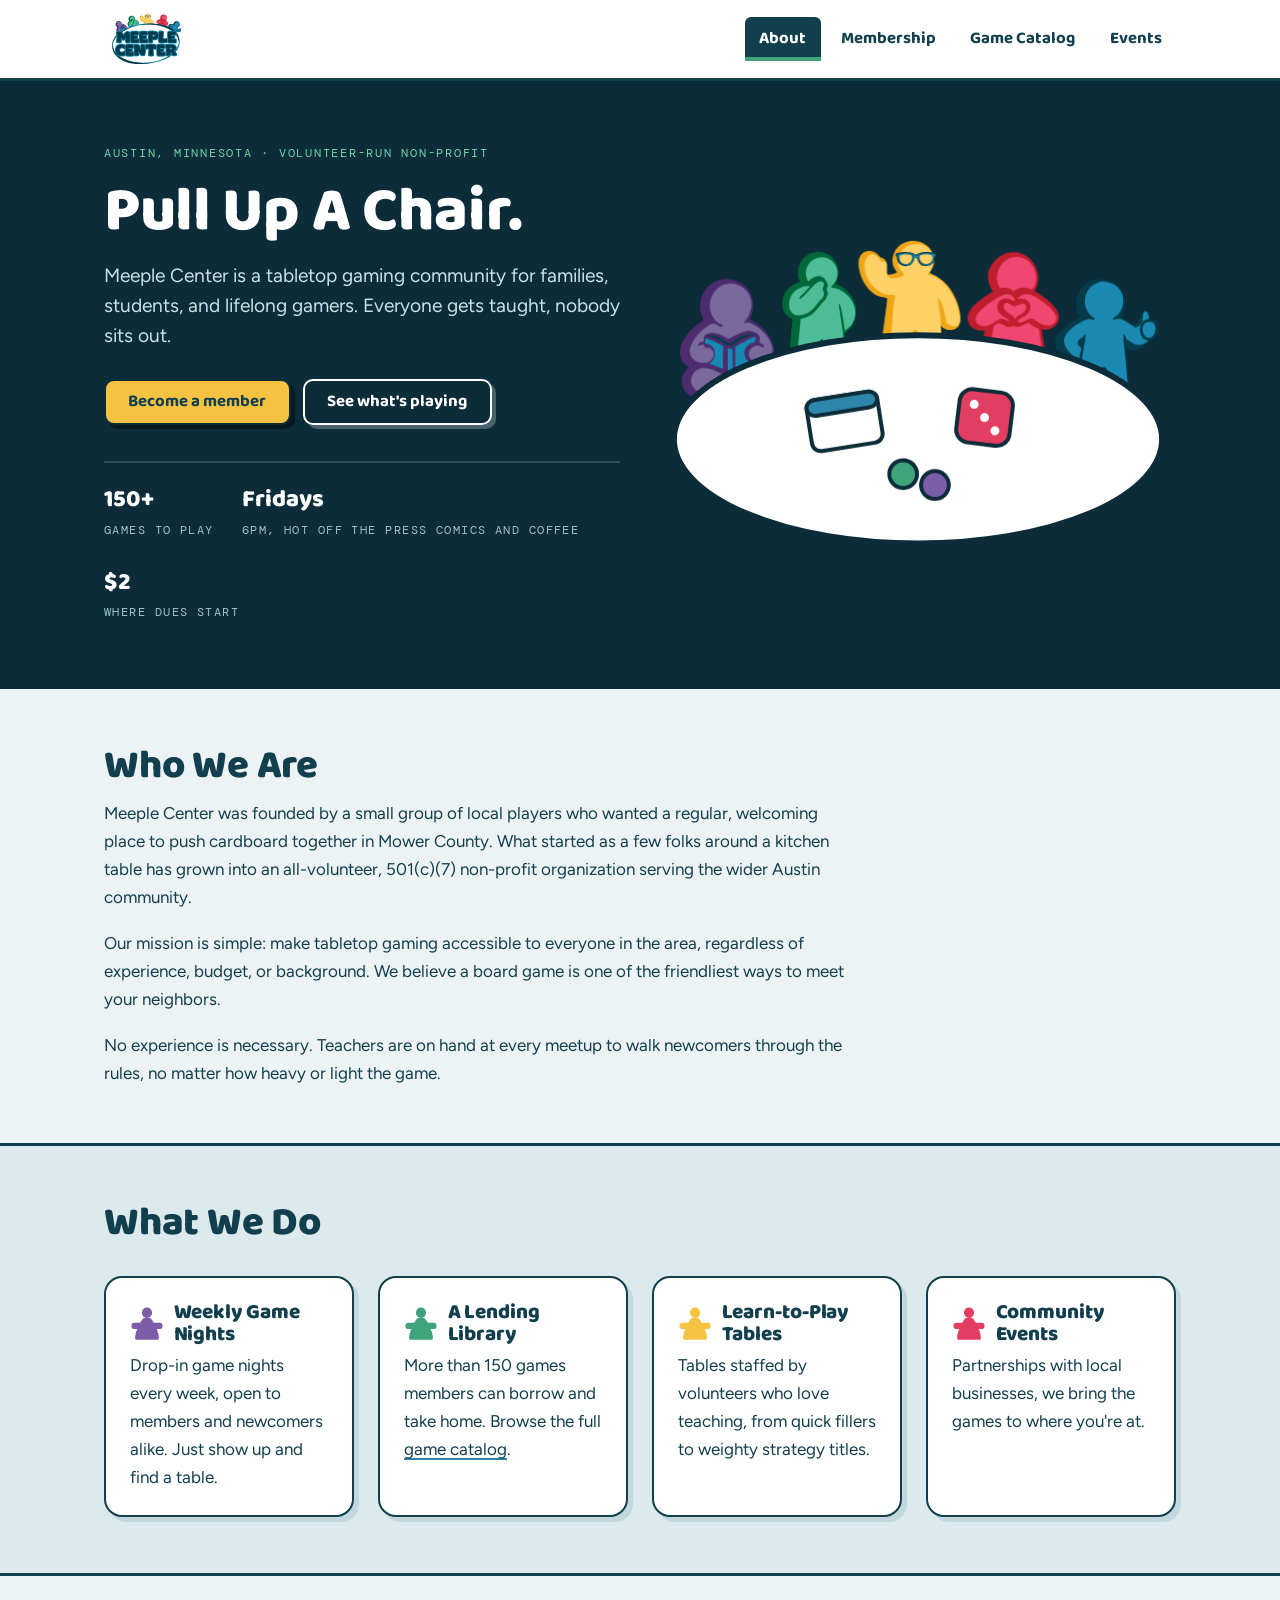
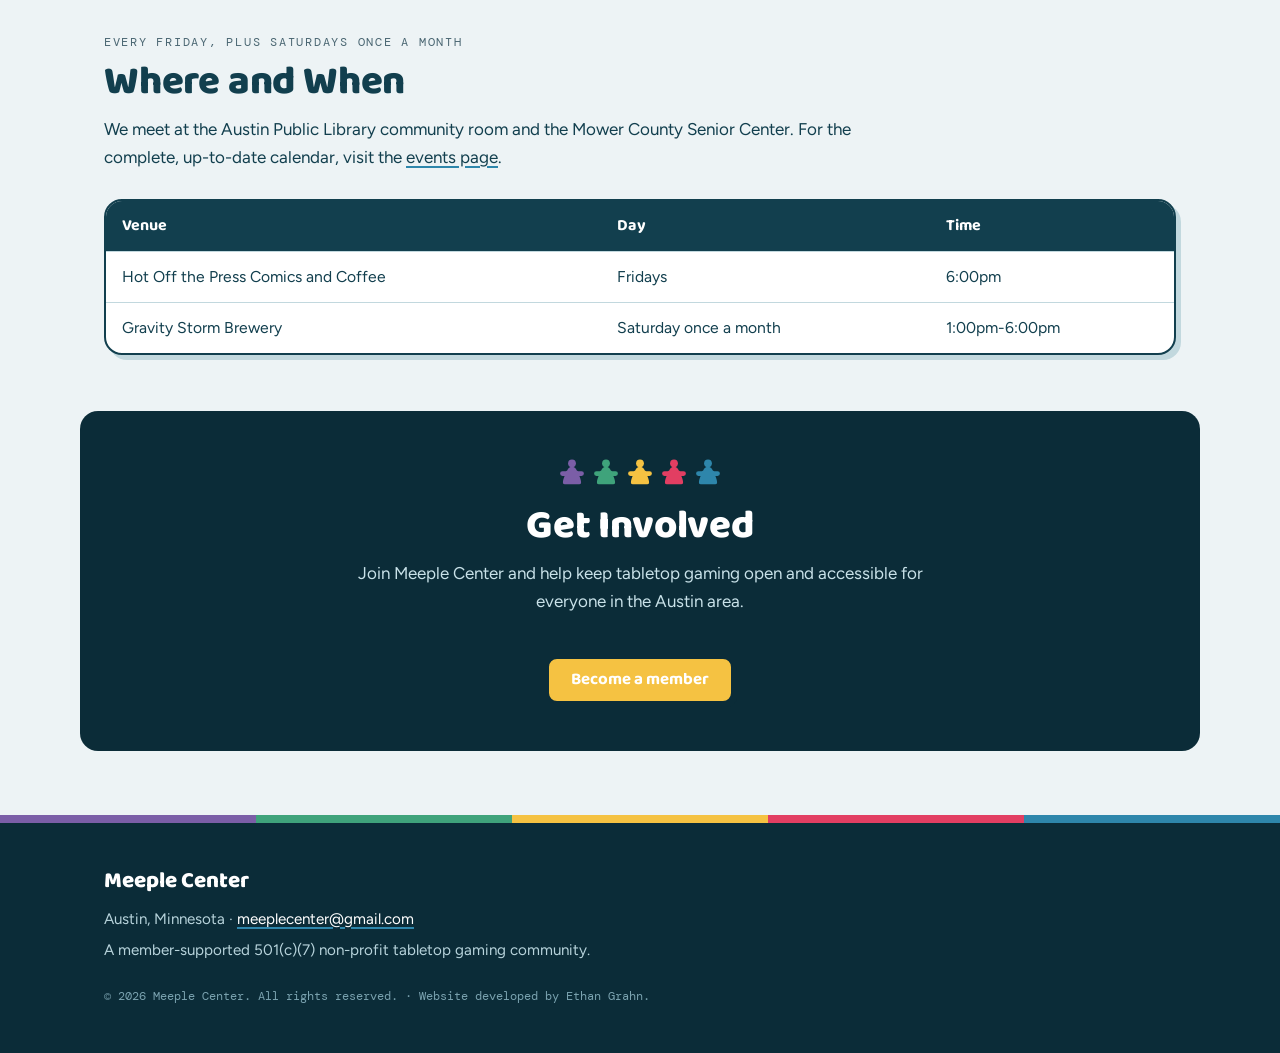
==== index.html @ 00170c19 "Initial commit" ====
<!DOCTYPE html>
<html lang="en">
<head>
<meta charset="utf-8">
<meta name="viewport" content="width=device-width, initial-scale=1">
<title>About | Meeple Center</title>
<meta name="description" content="Meeple Center is a volunteer-run, non-profit tabletop gaming community in Austin, Minnesota.">
<link rel="icon" href="assets/MeepleCenter_Logo.svg">
<link rel="preconnect" href="https://fonts.googleapis.com">
<link rel="preconnect" href="https://fonts.gstatic.com" crossorigin>
<link rel="stylesheet" href="https://fonts.googleapis.com/css2?family=Baloo+2:wght@600;700;800&family=DM+Mono:wght@400;500&family=Figtree:wght@400;500;600;700&display=swap">
<link rel="stylesheet" href="css/styles.css">
</head>
<body data-page="about">
<a class="skip-link" href="#main">Skip to content</a>

<header class="site-header">
  <div class="container header-inner">
    <a class="logo" href="index.html"><img src="assets/MeepleCenter_Logo.svg" alt="Meeple Center home"></a>
    <nav class="site-nav" aria-label="Main">
      <ul>
        <li><a class="active" data-nav="about" href="index.html">About</a></li>
        <li><a data-nav="membership" href="membership.html">Membership</a></li>
        <li><a data-nav="catalog" href="catalog.html">Game Catalog</a></li>
        <li><a data-nav="events" href="calendar.html">Events</a></li>
      </ul>
    </nav>
  </div>
</header>

<main id="main">

  <section class="hero">
    <div class="container hero-split">
      <div>
        <p class="hero-tag">Austin, Minnesota &middot; Volunteer-run non-profit</p>
        <h1>Pull Up A Chair.</h1>
        <p class="lead">Meeple Center is a tabletop gaming community for families, students, and lifelong gamers. Everyone gets taught, nobody sits out.</p>
        <div class="hero-actions">
          <a class="btn btn-primary" href="membership.html">Become a member</a>
          <a class="btn" href="calendar.html">See what's playing</a>
        </div>
        <ul class="hero-facts">
          <li><b>150+</b><span>Games to play</span></li>
          <li><b>Fridays</b><span>6pm, Hot Off The Press Comics and Coffee</span></li>
          <li><b>$2</b><span>Where dues start</span></li>
        </ul>
      </div>

      <!-- Five players arriving at the table, in the logo's colors and order.
           Each meeple is its own artwork file, so the widths below differ: they
           are each 130 tall, scaled to that file's own aspect ratio, then
           centred on the seat and stood on the arc behind the table. -->
      <svg class="table-scene" viewBox="0 96 520 328" aria-hidden="true" focusable="false">
        <g class="seat seat-1">
          <image class="meeple" href="assets/Meeple_Purple.svg" x="20" y="148" width="100" height="130"/>
        </g>
        <g class="seat seat-2">
          <image class="meeple" href="assets/Meeple_Green.svg" x="123" y="121" width="75" height="130"/>
        </g>
        <g class="seat seat-3">
          <image class="meeple" href="assets/Meeple_Yellow.svg" x="200" y="110" width="103" height="130"/>
        </g>
        <g class="seat seat-4">
          <image class="meeple" href="assets/Meeple_Red.svg" x="310" y="121" width="92" height="130"/>
        </g>
        <g class="seat seat-5">
          <image class="meeple" href="assets/Meeple_Blue.svg" x="398" y="148" width="104" height="130"/>
        </g>

        <ellipse class="tabletop" cx="260" cy="310" rx="246" ry="105"/>

        <g class="pieces">
          <g transform="rotate(-9 185 292)">
            <rect class="piece" x="150" y="266" width="72" height="52" rx="9" fill="#fff"/>
            <rect class="piece" x="150" y="266" width="72" height="16" rx="9" fill="#2e86ab"/>
          </g>
          <g transform="rotate(7 327 288)">
            <rect class="piece" x="300" y="261" width="54" height="54" rx="13" fill="#e23e62"/>
            <circle cx="315" cy="276" r="4.5" fill="#fff" stroke="none"/>
            <circle cx="327" cy="288" r="4.5" fill="#fff" stroke="none"/>
            <circle cx="339" cy="300" r="4.5" fill="#fff" stroke="none"/>
          </g>
          <circle class="piece" cx="245" cy="345" r="14" fill="#3fa37b"/>
          <circle class="piece" cx="277" cy="356" r="14" fill="#7b5ea7"/>
        </g>
      </svg>
    </div>
  </section>

  <section class="section">
    <div class="container">
      <div class="narrow">
      <h2>Who We Are</h2>
      <p>Meeple Center was founded by a small group of local players who wanted a regular, welcoming place to push cardboard together in Mower County. What started as a few folks around a kitchen table has grown into an all-volunteer, 501(c)(7) non-profit organization serving the wider Austin community.</p>
      <p>Our mission is simple: make tabletop gaming accessible to everyone in the area, regardless of experience, budget, or background. We believe a board game is one of the friendliest ways to meet your neighbors.</p>
      <p>No experience is necessary. Teachers are on hand at every meetup to walk newcomers through the rules, no matter how heavy or light the game.</p>
      </div>
    </div>
  </section>

  <section class="section-band">
    <div class="container">
      <h2>What We Do</h2>
      <div class="grid">
        <div class="card">
          <h3 class="card-title"><span class="card-meeple" aria-hidden="true"></span>Weekly Game Nights</h3>
          <p>Drop-in game nights every week, open to members and newcomers alike. Just show up and find a table.</p>
        </div>
        <div class="card">
          <h3 class="card-title"><span class="card-meeple" aria-hidden="true"></span>A Lending Library</h3>
          <p>More than 150 games members can borrow and take home. Browse the full <a href="catalog.html">game catalog</a>.</p>
        </div>
        <div class="card">
          <h3 class="card-title"><span class="card-meeple" aria-hidden="true"></span>Learn-to-Play Tables</h3>
          <p>Tables staffed by volunteers who love teaching, from quick fillers to weighty strategy titles.</p>
        </div>
        <div class="card">
          <h3 class="card-title"><span class="card-meeple" aria-hidden="true"></span>Community Events</h3>
          <p>Partnerships with local businesses, we bring the games to where you're at.</p>
        </div>
      </div>
    </div>
  </section>

  <section class="section">
    <div class="container">
      <p class="eyebrow">Every Friday, plus Saturdays once a month</p>
      <h2>Where and When</h2>
      <p class="narrow">We meet at the Austin Public Library community room and the Mower County Senior Center. For the complete, up-to-date calendar, visit the <a href="calendar.html">events page</a>.</p>
      <div class="table-wrap">
        <table>
          <thead>
            <tr>
              <th scope="col">Venue</th>
              <th scope="col">Day</th>
              <th scope="col">Time</th>
            </tr>
          </thead>
          <tbody>
            <tr>
              <td>Hot Off the Press Comics and Coffee</td>
              <td>Fridays</td>
              <td>6:00pm</td>
            </tr>
            <tr>
              <td>Gravity Storm Brewery</td>
              <td>Saturday once a month</td>
              <td>1:00pm-6:00pm</td>
            </tr>
          </tbody>
        </table>
      </div>
    </div>
  </section>

  <section class="callout">
    <div class="callout-meeples" aria-hidden="true">
      <span class="meeple-icon"></span>
      <span class="meeple-icon"></span>
      <span class="meeple-icon"></span>
      <span class="meeple-icon"></span>
      <span class="meeple-icon"></span>
    </div>
    <h2>Get Involved</h2>
    <p>Join Meeple Center and help keep tabletop gaming open and accessible for everyone in the Austin area.</p>
    <p><a class="btn btn-primary" href="membership.html">Become a member</a></p>
  </section>

</main>

<footer class="site-footer">
  <div class="rainbow-rule" aria-hidden="true"></div>
  <div class="container">
    <p class="footer-name">Meeple Center</p>
    <p>Austin, Minnesota &middot; <a href="mailto:meeplecenter@gmail.com">meeplecenter@gmail.com</a></p>
    <p>A member-supported 501(c)(7) non-profit tabletop gaming community.</p>
    <p class="footer-legal">&copy; 2026 Meeple Center. All rights reserved. &middot; Website developed by Ethan Grahn.</p>
  </div>
</footer>
</body>
</html>
---- css/styles.css ----
/* ==========================================================================
   Meeple Center: Shared Stylesheet
   ========================================================================== */

/* --------------------------------------------------------------------------
   1. Theme tokens
   -------------------------------------------------------------------------- */
:root {
  /* Logo colors */
  --ink: #123f4e;          /* the wordmark teal: text, borders, dark panels */
  --ink-deep: #0b2c38;     /* footer and hero panel */
  /* Meeple colors */
  --blue: #2e86ab;         /* the logo keyline and the blue meeple */
  --purple: #7b5ea7;
  --green: #3fa37b;
  --gold: #f5c242;
  --berry: #e23e62;

  /* Lighter tints, used only on dark panels where the base color is too dim */
  --blue-lift: #6ec1e4;
  --green-lift: #6fd3ab;
  --berry-lift: #ff7d96;

  /* Surfaces */
  --paper: #edf3f5;        /* page background: ink, watered down */
  --surface: #ffffff;      /* cards, header, table rows */
  --band: #dce9ed;         /* alternating section band */
  --muted: #4a6672;        /* secondary text, dark enough to stay readable */
  --line: #123f4e;         /* borders match the ink, like the logo outline */
  --line-soft: #c2d8de;    /* hairlines inside components */
  --drop: #c2d8de;         /* the hard offset "shadow" under tokens */
  --on-dark: #eaf4f6;

  /* Per-page accent, overridden by [data-page] below */
  --accent: var(--blue);
  --accent-lift: var(--blue-lift);

  --radius: 18px;
  --radius-sm: 10px;
  --border: 2px;

  --font-display: "Baloo 2", "Trebuchet MS", "Segoe UI", system-ui, sans-serif;
  --font-body: "Figtree", "Segoe UI", -apple-system, BlinkMacSystemFont, Roboto,
    Helvetica, Arial, sans-serif;
  --font-mono: "DM Mono", ui-monospace, "Cascadia Mono", Consolas, monospace;
}

body[data-page="about"]      { --accent: var(--green);  --accent-lift: var(--green-lift); }
body[data-page="membership"] { --accent: var(--berry);  --accent-lift: var(--berry-lift); }
body[data-page="catalog"]    { --accent: var(--gold);   --accent-lift: var(--gold); }
body[data-page="events"]     { --accent: var(--blue);   --accent-lift: var(--blue-lift); }

@media (prefers-color-scheme: dark) {
  :root {
    --ink: #eaf4f6;
    --ink-deep: #071f28;
    --paper: #0d2831;
    --surface: #133845;
    --band: #10313c;
    --muted: #9fbcc5;
    --line: #2f6377;
    --line-soft: #24505f;
    --drop: #071f28;
    --blue: #6ec1e4;
    --green: #57c79a;
    --berry: #ff7d96;
    --purple: #b394dd;
  }
}

/* --------------------------------------------------------------------------
   2. Base
   -------------------------------------------------------------------------- */
*,
*::before,
*::after { box-sizing: border-box; }

html { -webkit-text-size-adjust: 100%; }

body {
  margin: 0;
  font-family: var(--font-body);
  font-size: 1.0625rem;
  line-height: 1.65;
  background: var(--paper);
  color: var(--ink);
}

img { max-width: 100%; display: block; }

h1, h2, h3, h4 {
  font-family: var(--font-display);
  font-weight: 800;
  line-height: 1.05;
  margin-top: 0;
  letter-spacing: -0.005em;
}

h1 { font-size: clamp(2.4rem, 5.5vw, 3.9rem); }
h2 { font-size: clamp(1.75rem, 3.4vw, 2.5rem); margin-bottom: 0.75rem; }
h3 { font-size: 1.3rem; margin-bottom: 0.35rem; }

p { margin: 0 0 1.1rem; }
p:last-child { margin-bottom: 0; }

a {
  color: var(--ink);
  text-decoration-color: var(--blue);
  text-decoration-thickness: 2px;
  text-underline-offset: 3px;
}
a:hover { color: var(--blue); }

ul, ol { padding-left: 1.3rem; }
li { margin-bottom: 0.4rem; }

code {
  font-family: var(--font-mono);
  font-size: 0.9em;
  background: var(--band);
  padding: 0.1em 0.35em;
  border-radius: 5px;
}

:focus-visible {
  outline: 3px solid var(--blue);
  outline-offset: 3px;
  border-radius: 4px;
}

.sr-only {
  position: absolute;
  width: 1px; height: 1px;
  padding: 0; margin: -1px;
  overflow: hidden;
  clip: rect(0 0 0 0);
  white-space: nowrap;
  border: 0;
}

.skip-link {
  position: absolute;
  left: -999px;
  background: var(--ink);
  color: #fff;
  padding: 0.8rem 1.25rem;
  border-radius: var(--radius-sm);
  font-weight: 700;
  z-index: 1000;
}
.skip-link:focus { left: 1rem; top: 1rem; }

/* --------------------------------------------------------------------------
   3. Layout helpers
   -------------------------------------------------------------------------- */
.container {
  max-width: 1120px;
  margin: 0 auto;
  padding: 0 1.5rem;
}

/* Caps the measure of running text without pulling it off the page's left
   edge, so every section still starts in the same column. */
.narrow { max-width: 68ch; }
.center { text-align: center; }
.center .narrow { margin-inline: auto; }
.muted { color: var(--muted); }

.lead {
  font-size: 1.2rem;
  line-height: 1.55;
  color: var(--muted);
}

/* Small mono label. Only used where it carries information (a season, a
   cadence, a section's role), never as decoration. */
.eyebrow {
  font-family: var(--font-mono);
  font-size: 0.78rem;
  letter-spacing: 0.14em;
  text-transform: uppercase;
  color: var(--muted);
  margin-bottom: 0.5rem;
}

/* The five meeple colors as a solid rule. Used once, at the footer edge. */
.rainbow-rule {
  height: 8px;
  background: linear-gradient(
    to right,
    var(--purple) 0 20%,
    var(--green) 20% 40%,
    var(--gold) 40% 60%,
    var(--berry) 60% 80%,
    var(--blue) 80% 100%
  );
}

/* --------------------------------------------------------------------------
   4. Header / nav
   -------------------------------------------------------------------------- */
.site-header {
  position: sticky;
  top: 0;
  z-index: 100;
  background: var(--surface);
  border-bottom: 3px solid var(--line);
}

.header-inner {
  display: flex;
  align-items: center;
  justify-content: space-between;
  flex-wrap: wrap;
  gap: 0.75rem 1.5rem;
  padding-top: 0.7rem;
  padding-bottom: 0.7rem;
}

/* The logo art has a white background, so it sits on a white chip. In light
   mode the chip is invisible against the header; in dark mode it reads as a
   deliberate sticker rather than a stray white box. */
.logo {
  display: block;
  line-height: 0;
  background: #fff;
  border-radius: 10px;
  padding: 3px 8px;
}
.logo img { height: 50px; width: auto; }

.site-nav ul {
  display: flex;
  align-items: center;
  gap: 0.35rem;
  list-style: none;
  margin: 0;
  padding: 0;
  flex-wrap: wrap;
}

.site-nav li { margin: 0; }

.site-nav a {
  display: inline-block;
  padding: 0.45rem 0.9rem 0.3rem;
  text-decoration: none;
  color: var(--ink);
  font-family: var(--font-display);
  font-weight: 700;
  font-size: 1.05rem;
  border-bottom: 4px solid transparent;
  border-radius: 6px 6px 0 0;
  transition: border-color 0.15s ease, background-color 0.15s ease;
}

/* Each destination keeps one meeple color, on every page. */
.site-nav a[data-nav="about"]      { --nav-color: var(--green); }
.site-nav a[data-nav="membership"] { --nav-color: var(--berry); }
.site-nav a[data-nav="catalog"]    { --nav-color: var(--gold); }
.site-nav a[data-nav="events"]     { --nav-color: var(--blue); }

.site-nav a:hover { border-bottom-color: var(--nav-color); }

.site-nav a.active {
  background: var(--ink);
  color: var(--surface);
  border-bottom-color: var(--nav-color);
}

@media (prefers-color-scheme: dark) {
  .site-nav a.active { background: var(--ink-deep); color: var(--on-dark); }
}

/* --------------------------------------------------------------------------
   5. Hero
   -------------------------------------------------------------------------- */
.hero {
  background: var(--ink-deep);
  color: var(--on-dark);
  padding: 3.5rem 0 3rem;
  overflow: hidden;
}

.hero h1 { color: #fff; margin-bottom: 1rem; }
.hero .lead { color: #c9e2e9; max-width: 46ch; }
.hero a { color: #fff; }

.hero-tag {
  display: inline-block;
  font-family: var(--font-mono);
  font-size: 0.78rem;
  letter-spacing: 0.14em;
  text-transform: uppercase;
  color: var(--accent-lift);
  margin-bottom: 1rem;
}

.hero-actions {
  display: flex;
  flex-wrap: wrap;
  gap: 0.75rem;
  margin-top: 1.75rem;
}

/* Home page only: text on the left, the table scene on the right. */
.hero-split {
  display: grid;
  grid-template-columns: minmax(0, 1fr) minmax(0, 1fr);
  align-items: center;
  gap: 2.5rem;
}

/* Three facts a first-time visitor actually needs before anything else. */
.hero-facts {
  display: flex;
  flex-wrap: wrap;
  gap: 1.75rem;
  margin-top: 2.25rem;
  padding-top: 1.5rem;
  border-top: 2px solid rgba(255, 255, 255, 0.16);
  list-style: none;
  padding-left: 0;
}

.hero-facts li { margin: 0; }

.hero-facts b {
  display: block;
  font-family: var(--font-display);
  font-size: 1.5rem;
  font-weight: 800;
  color: #fff;
  line-height: 1.1;
}

.hero-facts span {
  font-family: var(--font-mono);
  font-size: 0.75rem;
  letter-spacing: 0.12em;
  text-transform: uppercase;
  color: #9fc2cd;
}

/* --- The signature: five meeples standing at the far edge of the table --- */
.table-scene { width: 100%; height: auto; }
/* The meeples are whole artwork files, so they bring their own outlines. */
.table-scene .tabletop { fill: #fff; stroke: #0b2c38; stroke-width: 6; }
.table-scene .piece { stroke: #0b2c38; stroke-width: 4; stroke-linejoin: round; }

.table-scene .seat {
  opacity: 0;
  transform: translateY(26px);
  animation: seat-in 0.55s cubic-bezier(0.2, 1.4, 0.5, 1) forwards;
}
.table-scene .seat-1 { animation-delay: 0.15s; }
.table-scene .seat-2 { animation-delay: 0.28s; }
.table-scene .seat-3 { animation-delay: 0.41s; }
.table-scene .seat-4 { animation-delay: 0.54s; }
.table-scene .seat-5 { animation-delay: 0.67s; }

.table-scene .pieces {
  opacity: 0;
  animation: fade-in 0.5s ease 0.9s forwards;
}

@keyframes seat-in {
  to { opacity: 1; transform: translateY(0); }
}
@keyframes fade-in {
  to { opacity: 1; }
}

@media (prefers-reduced-motion: reduce) {
  .table-scene .seat,
  .table-scene .pieces {
    animation: none;
    opacity: 1;
    transform: none;
  }
}

@media (max-width: 860px) {
  .hero-split { grid-template-columns: minmax(0, 1fr); gap: 1.5rem; }
  /* min() so the scene never pushes the page wider than the screen */
  .table-scene { width: min(100%, 460px); margin: 0 auto; }
}

/* --------------------------------------------------------------------------
   6. Buttons
   -------------------------------------------------------------------------- */
.btn {
  display: inline-block;
  font-family: var(--font-display);
  font-weight: 700;
  font-size: 1.05rem;
  line-height: 1.2;
  padding: 0.7rem 1.4rem;
  border-radius: var(--radius-sm);
  border: var(--border) solid var(--line);
  background: var(--surface);
  color: var(--ink);
  text-decoration: none;
  cursor: pointer;
  box-shadow: 4px 4px 0 var(--drop);
  transition: transform 0.12s ease, box-shadow 0.12s ease;
}

.btn:hover {
  transform: translate(2px, 2px);
  box-shadow: 2px 2px 0 var(--drop);
}

.btn:active {
  transform: translate(4px, 4px);
  box-shadow: 0 0 0 var(--drop);
}

.btn-primary {
  background: var(--gold);
  color: #123f4e;
  border-color: #0b2c38;
  box-shadow: 4px 4px 0 #0b2c38;
}
.btn-primary:hover { box-shadow: 2px 2px 0 #0b2c38; }
.btn-primary:active { box-shadow: 0 0 0 #0b2c38; }

/* On the dark hero panel the default button needs a light outline. */
.hero .btn {
  background: transparent;
  color: #fff;
  border-color: #fff;
  box-shadow: 4px 4px 0 rgba(255, 255, 255, 0.25);
}
.hero .btn:hover { box-shadow: 2px 2px 0 rgba(255, 255, 255, 0.25); }
.hero .btn:active { box-shadow: 0 0 0 rgba(255, 255, 255, 0.25); }

.hero .btn-primary {
  background: var(--gold);
  color: #123f4e;
  border-color: #0b2c38;
  box-shadow: 4px 4px 0 #061a21;
}
.hero .btn-primary:hover { box-shadow: 2px 2px 0 #061a21; }
.hero .btn-primary:active { box-shadow: 0 0 0 #061a21; }

/* --------------------------------------------------------------------------
   7. Sections
   -------------------------------------------------------------------------- */
/* One symmetric rhythm for every band, so nothing has to cancel anything
   out: sections and bands both pad 3.5rem top and bottom. */
.section,
.section-band {
  padding: 3.5rem 0;
}

.section-band {
  background: var(--band);
  border-top: 3px solid var(--line);
  border-bottom: 3px solid var(--line);
}

/* --------------------------------------------------------------------------
   8. Cards
   -------------------------------------------------------------------------- */
.grid {
  display: grid;
  grid-template-columns: repeat(auto-fit, minmax(240px, 1fr));
  gap: 1.5rem;
  margin-top: 2rem;
}

.card {
  padding: 1.5rem;
  border: var(--border) solid var(--line);
  border-radius: var(--radius);
  background: var(--surface);
  box-shadow: 5px 5px 0 var(--drop);
  transition: transform 0.12s ease, box-shadow 0.12s ease;
}

.card:hover {
  transform: translate(2px, 2px);
  box-shadow: 3px 3px 0 var(--drop);
}

.card p:last-child { margin-bottom: 0; }

/* The card heading sits on one line with its meeple. */
.card-title {
  display: flex;
  align-items: center;
  gap: 0.6rem;
}

/* Every meeple drawn as an icon comes from assets/Meeple_Generic.svg, pulled in
   as a mask: the shape lives in one file and the color is just `background`.
   Give an element one of these classes, a width and a height, and it is a
   meeple. `.meeple-icon` is the general-purpose one; it paints itself in the
   surrounding text color unless something sets `background`. */
.card-meeple,
.meeple-icon {
  display: inline-block;
  flex: none;
  background: currentColor;
  -webkit-mask: url("../assets/Meeple_Generic.svg") no-repeat center / contain;
  mask: url("../assets/Meeple_Generic.svg") no-repeat center / contain;
}

/* The card icon is a meeple in one of the five colors, cycled in logo order. */
.card-meeple {
  width: 34px;
  height: 34px;
  background: var(--purple);
}
.grid .card:nth-child(5n + 2) .card-meeple { background: var(--green); }
.grid .card:nth-child(5n + 3) .card-meeple { background: var(--gold); }
.grid .card:nth-child(5n + 4) .card-meeple { background: var(--berry); }
.grid .card:nth-child(5n + 5) .card-meeple { background: var(--blue); }

/* --------------------------------------------------------------------------
   9. Steps (a real sequence, so it is numbered)
   -------------------------------------------------------------------------- */
.steps {
  list-style: none;
  counter-reset: step;
  margin: 2rem 0 0;
  padding: 0;
  display: grid;
  grid-template-columns: repeat(auto-fit, minmax(215px, 1fr));
  gap: 1.5rem;
}

.steps li {
  counter-increment: step;
  margin: 0;
  padding: 1.4rem;
  border: var(--border) solid var(--line);
  border-radius: var(--radius);
  background: var(--surface);
  box-shadow: 5px 5px 0 var(--drop);
}

.steps li::before {
  content: counter(step);
  display: flex;
  align-items: center;
  justify-content: center;
  width: 2.2rem;
  height: 2.2rem;
  margin-bottom: 0.7rem;
  border: var(--border) solid var(--line);
  border-radius: 50%;
  background: var(--gold);
  color: #123f4e;
  font-family: var(--font-display);
  font-weight: 800;
  font-size: 1.15rem;
}

/* --------------------------------------------------------------------------
   10. Tables
   -------------------------------------------------------------------------- */
.table-wrap {
  overflow-x: auto;
  border: var(--border) solid var(--line);
  border-radius: var(--radius);
  background: var(--surface);
  box-shadow: 5px 5px 0 var(--drop);
  margin-top: 1.75rem;
}

table {
  width: 100%;
  border-collapse: collapse;
  font-size: 0.98rem;
}

thead {
  background: var(--ink);
  color: #fff;
}

@media (prefers-color-scheme: dark) {
  thead { background: var(--ink-deep); color: var(--on-dark); }
}

th {
  font-family: var(--font-display);
  font-weight: 700;
  font-size: 1rem;
  white-space: nowrap;
}

th, td {
  padding: 0.75rem 1rem;
  text-align: left;
  border-bottom: 1px solid var(--line-soft);
}

tbody tr:last-child td { border-bottom: 0; }
tbody tr:hover { background: var(--band); }
td { vertical-align: middle; }

/* Dues line up like a price list. */
.dues td:nth-child(2) { font-family: var(--font-mono); }

/* Level names read as row headers but should not look like the dark thead. */
.dues tbody th {
  font-family: var(--font-display);
  font-size: 1.05rem;
  white-space: nowrap;
}

/* The three yes/no columns: narrow, centred, icon only. */
.dues .tick-col { text-align: center; width: 1%; }
.dues td:last-child { min-width: 20rem; }
.dues th.tick-col { white-space: normal; min-width: 6.5rem; }

.tick {
  display: inline-flex;
  align-items: center;
  justify-content: center;
  width: 1.75rem;
  height: 1.75rem;
  border-radius: 50%;
  border: 2px solid currentColor;
}

.tick svg {
  width: 1rem;
  height: 1rem;
  fill: none;
  stroke: currentColor;
  stroke-width: 3;
  stroke-linecap: round;
  stroke-linejoin: round;
}

.tick.yes { color: var(--green); }
.tick.no  { color: var(--berry); opacity: 0.75; }

/* The Wizard row wears a gold frame so it reads as the recommended level. */
.dues tr.featured > * {
  background: color-mix(in srgb, var(--gold) 16%, var(--surface));
  border-top: 3px solid var(--gold);
  border-bottom: 3px solid var(--gold);
}

.dues tr.featured > :first-child { box-shadow: inset 4px 0 0 var(--gold); }
.dues tr.featured > :last-child  { box-shadow: inset -4px 0 0 var(--gold); }
.dues tr.featured:hover > * {
  background: color-mix(in srgb, var(--gold) 26%, var(--surface));
}

.popular-badge {
  display: block;
  width: max-content;
  margin-top: 0.35rem;
  padding: 0.15rem 0.5rem;
  border-radius: 999px;
  background: var(--gold);
  color: #123f4e;
  font-family: var(--font-mono);
  font-size: 0.65rem;
  font-weight: 500;
  letter-spacing: 0.08em;
  text-transform: uppercase;
}

.table-note {
  margin-top: 0.85rem;
  font-size: 0.9rem;
  color: var(--muted);
  max-width: 68ch;
}

/* --------------------------------------------------------------------------
   11. Forms and filters
   -------------------------------------------------------------------------- */
label {
  display: block;
  font-family: var(--font-mono);
  font-size: 0.75rem;
  letter-spacing: 0.1em;
  text-transform: uppercase;
  color: var(--muted);
  margin-bottom: 0.35rem;
}

input[type="text"],
input[type="email"],
input[type="search"],
select,
textarea {
  width: 100%;
  padding: 0.55rem 0.7rem;
  border: var(--border) solid var(--line);
  border-radius: var(--radius-sm);
  font-family: inherit;
  font-size: 1rem;
  background: var(--surface);
  color: var(--ink);
}

textarea { resize: vertical; min-height: 120px; }

.filters {
  display: flex;
  flex-wrap: wrap;
  gap: 1rem;
  align-items: flex-end;
  padding: 1.25rem;
  border: var(--border) solid var(--line);
  border-radius: var(--radius);
  background: var(--surface);
  box-shadow: 5px 5px 0 var(--drop);
}

.filter-group {
  display: flex;
  flex-direction: column;
  min-width: 150px;
  max-width: 230px;
  flex: 1 1 150px;
}

.filter-group label { margin-bottom: 0.35rem; }

/* Search gets the extra room; the Reset button only takes what it needs. */
.filters .filter-group:first-child { flex: 2 1 220px; max-width: 340px; }
.filters .filter-group:last-child {
  flex: 0 0 auto;
  min-width: 0;
  align-items: flex-start;
}
.filter-group .btn { padding: 0.5rem 1.1rem; font-size: 0.95rem; }

/* Keeps the Reset button's baseline level with the inputs beside it. */
.filter-spacer { display: block; height: 1.6rem; }

/* --------------------------------------------------------------------------
   12. Badges and chips
   -------------------------------------------------------------------------- */
.badge {
  display: inline-block;
  padding: 0.15rem 0.7rem;
  border: var(--border) solid var(--line);
  border-radius: 999px;
  background: var(--chip, var(--band));
  color: var(--chip-ink, var(--ink));
  font-family: var(--font-mono);
  font-size: 0.75rem;
  font-weight: 500;
  white-space: nowrap;
}

/* Type colors, grouped into families so a row of tags still reads as a set.
   The tags come from the library spreadsheet, which volunteers can add to at
   any time -- anything unlisted here falls back to the plain --band chip. */
.badge[data-type="Eurogame"],
.badge[data-type="Worker Placement"],
.badge[data-type="Area Control"],
.badge[data-type="Asymetrical"],
.badge[data-type="City Building"],
.badge[data-type="Bag Building"],
.badge[data-type="Roll & Write"],
.badge[data-type="Flip & Write"],
.badge[data-type="Dice Rolling"]     { --chip: var(--blue);   --chip-ink: #fff; }

.badge[data-type="Abstract"],
.badge[data-type="Puzzle"],
.badge[data-type="Classic"],
.badge[data-type="Deduction"],
.badge[data-type="Solo Mode"],
.badge[data-type="Tile Placement"]   { --chip: var(--purple); --chip-ink: #fff; }

.badge[data-type="Party"],
.badge[data-type="Social Deduction"],
.badge[data-type="Trivia"],
.badge[data-type="Word Game"],
.badge[data-type="Real Time"],
.badge[data-type="Press Your Luck"],
.badge[data-type="Racing"]           { --chip: var(--berry);  --chip-ink: #fff; }

.badge[data-type="Family Game"],
.badge[data-type="Under Age 5"],
.badge[data-type="Co-Op"],
.badge[data-type="Dexterity"],
.badge[data-type="Rec. Two Player"]  { --chip: var(--green);  --chip-ink: #fff; }

.badge[data-type="Card Game"],
.badge[data-type="Deck-Building"],
.badge[data-type="Drafting"],
.badge[data-type="Trick Taking"],
.badge[data-type="Tableau"],
.badge[data-type="Tableau Building"] { --chip: var(--gold);   --chip-ink: #123f4e; }

.badge[data-type="AmeriTrash"],
.badge[data-type="War"]              { --chip: var(--ink);    --chip-ink: #fff; }

/* In dark mode the chip colors lighten, so their text has to darken. */
@media (prefers-color-scheme: dark) {
  .badge[data-type] { --chip-ink: #071f28; }
  .badge[data-type="AmeriTrash"],
  .badge[data-type="War"] { --chip: var(--line); --chip-ink: var(--on-dark); }
}

/* Games carry several type tags, so the cell wraps rather than stretching. */
.type-tags {
  display: flex;
  flex-wrap: wrap;
  gap: 0.3rem;
  max-width: 22rem;
}

/* Cards use the badge as a season/frequency label. */
.card .badge {
  --chip: var(--band);
  margin-bottom: 0.6rem;
}

/* --------------------------------------------------------------------------
   13. Catalog: player pips, complexity, availability
   -------------------------------------------------------------------------- */

/* Player count, drawn as one meeple per seat up to five. Wider games keep four
   meeples and finish with a numeral, so the column stays an even width; the
   library spreadsheet records only a maximum, so a trailing "+" on that numeral
   marks the open-ended "7+ Player" bucket. Injected by js/catalog.js. */
/* The cell carries the count in words as a `title`, so hovering anywhere in it
   spells out what the meeples mean. */
.col-players {
  cursor: help;
}

.pips {
  display: inline-flex;
  align-items: center;
  gap: 2px;
}

.pips .meeple-icon {
  width: 15px;
  height: 15px;
  background: var(--ink);
}

/* The legend above the table, showing what one meeple stands for. */
.pips-key .meeple-icon {
  width: 14px;
  height: 14px;
  vertical-align: -2px;
}

/* The numeral that stands in for the fifth meeple and beyond. Sized to a
   meeple so a row of pips lines up with its neighbors either way. */
.pips .more {
  font-family: var(--font-mono);
  font-size: 0.85rem;
  line-height: 15px;
  min-width: 15px;
  margin-left: 1px;
}

/* Complexity, colored along its own scale: easy, middling, demanding. */
tr[data-weight="Light"]  td:nth-child(5) { color: var(--green); }
tr[data-weight="Medium"] td:nth-child(5) { color: var(--muted); }
tr[data-weight="Heavy"]  td:nth-child(5) { color: var(--berry); font-weight: 600; }

#catalog td:nth-child(5) { font-family: var(--font-mono); font-size: 0.85rem; }
#catalog td:nth-child(4) { font-family: var(--font-mono); font-size: 0.85rem; }

/* Rental reads as a state, not a sentence: a game either goes home with you
   or stays at the Center. The mark carries it, so it wants the room a glyph
   needs rather than the table's body size. */
#catalog th:nth-child(6),
#catalog td:nth-child(6) { text-align: center; }
.rental-mark {
  display: inline-block;
  font-size: 1.1rem;
  line-height: 1;
}
#catalog tr[data-status="lendable"] .rental-mark { color: var(--green); }
#catalog tr[data-status="house"] .rental-mark { color: var(--muted); }

#catalog td:first-child { font-weight: 600; }

/* Loading / failure message for the live spreadsheet fetch. */
.catalog-status {
  margin-top: 1.5rem;
  padding: 1.25rem 1.5rem;
  border: var(--border) dashed var(--line);
  border-radius: var(--radius);
  text-align: center;
  color: var(--muted);
}

.catalog-status.is-error { color: var(--berry); border-color: var(--berry); }

.catalog-meta {
  display: flex;
  flex-wrap: wrap;
  align-items: baseline;
  justify-content: space-between;
  gap: 0.5rem;
  margin-top: 1.75rem;
  font-family: var(--font-mono);
  font-size: 0.85rem;
  color: var(--muted);
}

#result-count { margin: 0; }

#no-results {
  margin-top: 1.5rem;
  padding: 1.5rem;
  border: var(--border) dashed var(--line);
  border-radius: var(--radius);
  text-align: center;
}

/* --------------------------------------------------------------------------
   14. Calendar embed
   -------------------------------------------------------------------------- */
.embed-wrap {
  position: relative;
  width: 100%;
  aspect-ratio: 16 / 10;
  min-height: 320px;
  border: var(--border) solid var(--line);
  border-radius: var(--radius);
  overflow: hidden;
  background: var(--surface);
  box-shadow: 5px 5px 0 var(--drop);
  margin-top: 1.75rem;
}

.embed-wrap iframe {
  width: 100%;
  height: 100%;
  border: 0;
  display: block;
}

/* --------------------------------------------------------------------------
   15. Callout (closing invitation on each page)
   -------------------------------------------------------------------------- */
.callout {
  background: var(--ink-deep);
  color: var(--on-dark);
  border-radius: var(--radius);
  padding: 3rem 2rem;
  text-align: center;
  margin: 0 auto 4rem;   /* top spacing comes from the section above it */
  max-width: 1120px;
}

.callout h2 { color: #fff; }
.callout p { color: #c9e2e9; max-width: 54ch; margin-inline: auto; }
.callout a { color: #fff; }
.callout .btn { margin-top: 1.5rem; }

.callout-meeples {
  display: flex;
  justify-content: center;
  gap: 0.5rem;
  margin-bottom: 1.25rem;
}
.callout-meeples .meeple-icon { width: 26px; height: 26px; }
.callout-meeples .meeple-icon:nth-child(1) { background: var(--purple); }
.callout-meeples .meeple-icon:nth-child(2) { background: var(--green); }
.callout-meeples .meeple-icon:nth-child(3) { background: var(--gold); }
.callout-meeples .meeple-icon:nth-child(4) { background: var(--berry); }
.callout-meeples .meeple-icon:nth-child(5) { background: var(--blue); }

@media (max-width: 1180px) {
  .callout { margin-left: 1.5rem; margin-right: 1.5rem; }
}

/* --------------------------------------------------------------------------
   16. Footer
   -------------------------------------------------------------------------- */
.site-footer {
  background: var(--ink-deep);
  color: #b7d3db;
  padding: 0 0 2.5rem;
  font-size: 0.95rem;
}

.site-footer .container { padding-top: 2.5rem; }

.footer-name {
  font-family: var(--font-display);
  font-weight: 800;
  font-size: 1.4rem;
  color: #fff;
  margin-bottom: 0.25rem;
}

.site-footer a { color: #fff; }
.site-footer p { margin-bottom: 0.4rem; }

.footer-legal {
  margin-top: 1.5rem;
  font-family: var(--font-mono);
  font-size: 0.75rem;
  color: #7ba3b0;
}

/* --------------------------------------------------------------------------
   17. Small screens
   -------------------------------------------------------------------------- */
@media (max-width: 720px) {
  body { font-size: 1rem; }

  .header-inner {
    flex-direction: column;
    align-items: flex-start;
  }

  .logo img { height: 46px; }

  .site-nav ul { gap: 0.15rem; }
  .site-nav a { padding: 0.4rem 0.6rem 0.25rem; font-size: 1rem; }

  .hero { padding: 2.5rem 0 2.25rem; }
  .section, .section-band { padding: 2.75rem 0; }

  .grid, .steps { grid-template-columns: 1fr; }

  .callout { padding: 2.25rem 1.5rem; margin-bottom: 2.75rem; }

  .hero-facts { gap: 1.25rem; }
}

/* --------------------------------------------------------------------------
   18. Sortable table headers
   -------------------------------------------------------------------------- */
.sort-btn {
  background: none;
  border: 0;
  padding: 0;
  margin: 0;
  font: inherit;
  color: inherit;
  cursor: pointer;
  text-align: left;
  display: inline-flex;
  align-items: center;
  gap: 0.3rem;
}

.sort-btn:hover { color: var(--gold); }

th[aria-sort="none"] .sort-btn::after {
  content: "\2195";
  opacity: 0.4;
  font-size: 0.8em;
}
th[aria-sort="ascending"] .sort-btn::after { content: "\25B2"; font-size: 0.7em; }
th[aria-sort="descending"] .sort-btn::after { content: "\25BC"; font-size: 0.7em; }
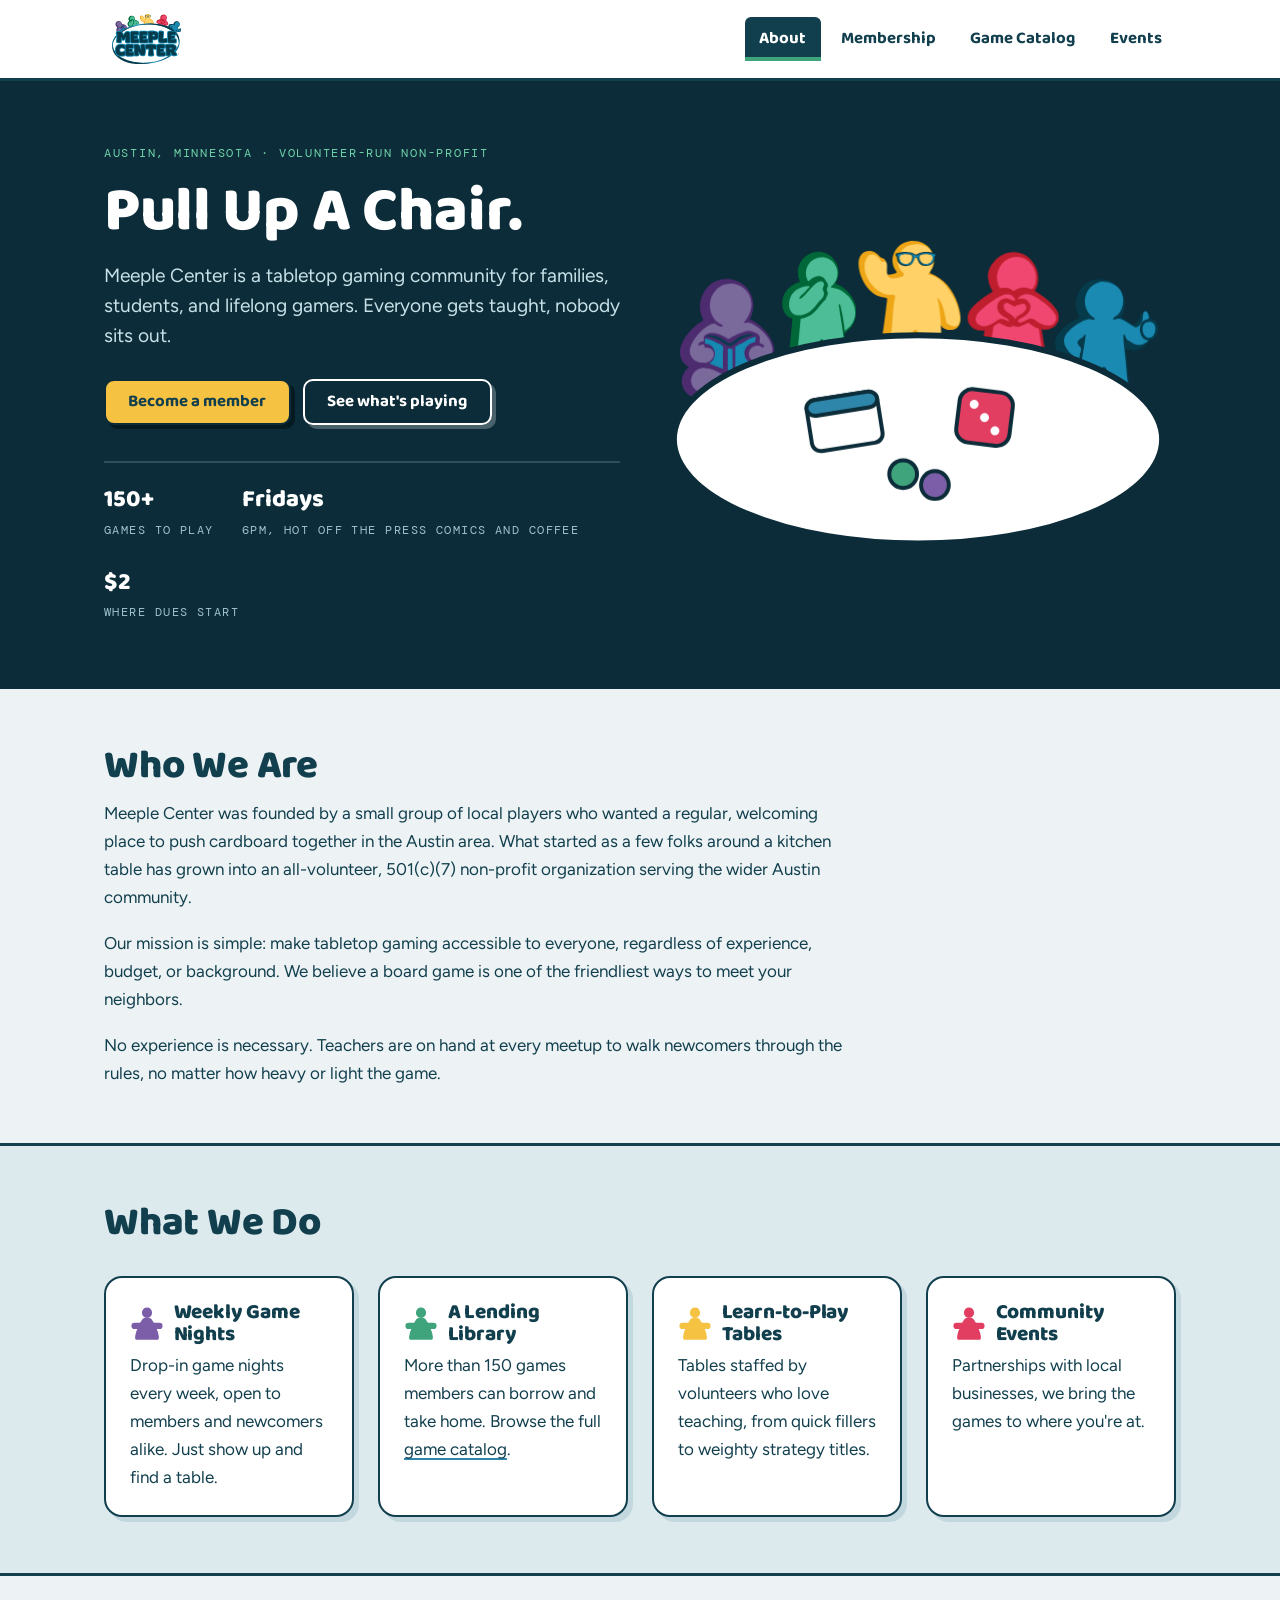
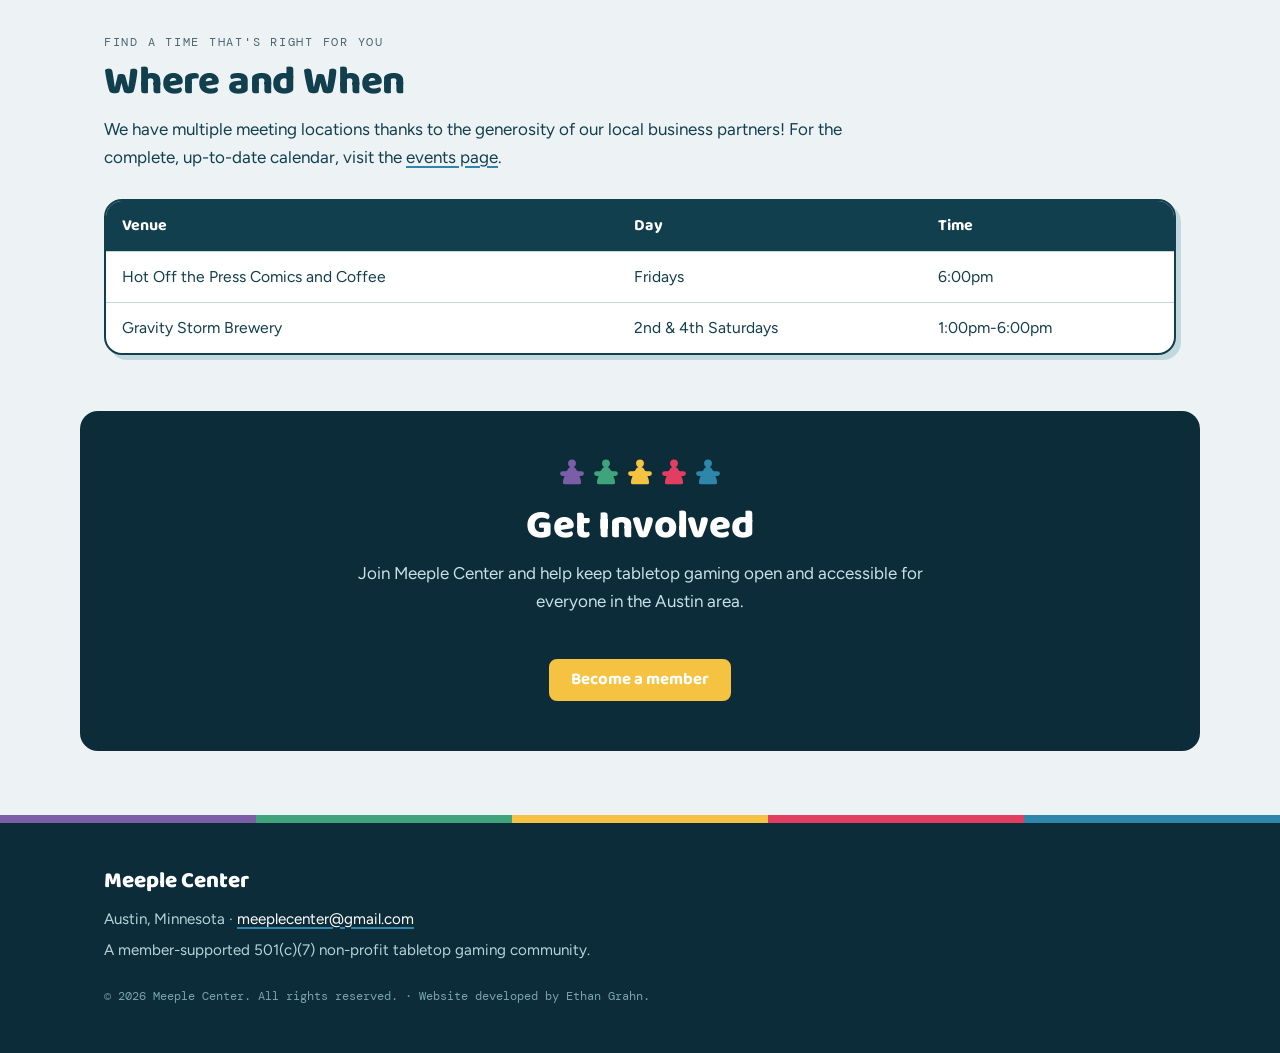
==== commit 1ccb3aaa: "First pass on text changes" ====
--- a/index.html
+++ b/index.html
@@ -92,8 +92,8 @@
     <div class="container">
       <div class="narrow">
       <h2>Who We Are</h2>
-      <p>Meeple Center was founded by a small group of local players who wanted a regular, welcoming place to push cardboard together in Mower County. What started as a few folks around a kitchen table has grown into an all-volunteer, 501(c)(7) non-profit organization serving the wider Austin community.</p>
-      <p>Our mission is simple: make tabletop gaming accessible to everyone in the area, regardless of experience, budget, or background. We believe a board game is one of the friendliest ways to meet your neighbors.</p>
+      <p>Meeple Center was founded by a small group of local players who wanted a regular, welcoming place to push cardboard together in the Austin area. What started as a few folks around a kitchen table has grown into an all-volunteer, 501(c)(7) non-profit organization serving the wider Austin community.</p>
+      <p>Our mission is simple: make tabletop gaming accessible to everyone, regardless of experience, budget, or background. We believe a board game is one of the friendliest ways to meet your neighbors.</p>
       <p>No experience is necessary. Teachers are on hand at every meetup to walk newcomers through the rules, no matter how heavy or light the game.</p>
       </div>
     </div>
@@ -125,9 +125,9 @@
 
   <section class="section">
     <div class="container">
-      <p class="eyebrow">Every Friday, plus Saturdays once a month</p>
+      <p class="eyebrow">Find a time that's right for you</p>
       <h2>Where and When</h2>
-      <p class="narrow">We meet at the Austin Public Library community room and the Mower County Senior Center. For the complete, up-to-date calendar, visit the <a href="calendar.html">events page</a>.</p>
+      <p class="narrow">We have multiple meeting locations thanks to the generosity of our local business partners! For the complete, up-to-date calendar, visit the <a href="calendar.html">events page</a>.</p>
       <div class="table-wrap">
         <table>
           <thead>
@@ -145,7 +145,7 @@
             </tr>
             <tr>
               <td>Gravity Storm Brewery</td>
-              <td>Saturday once a month</td>
+              <td>2nd &amp; 4th Saturdays</td>
               <td>1:00pm-6:00pm</td>
             </tr>
           </tbody>
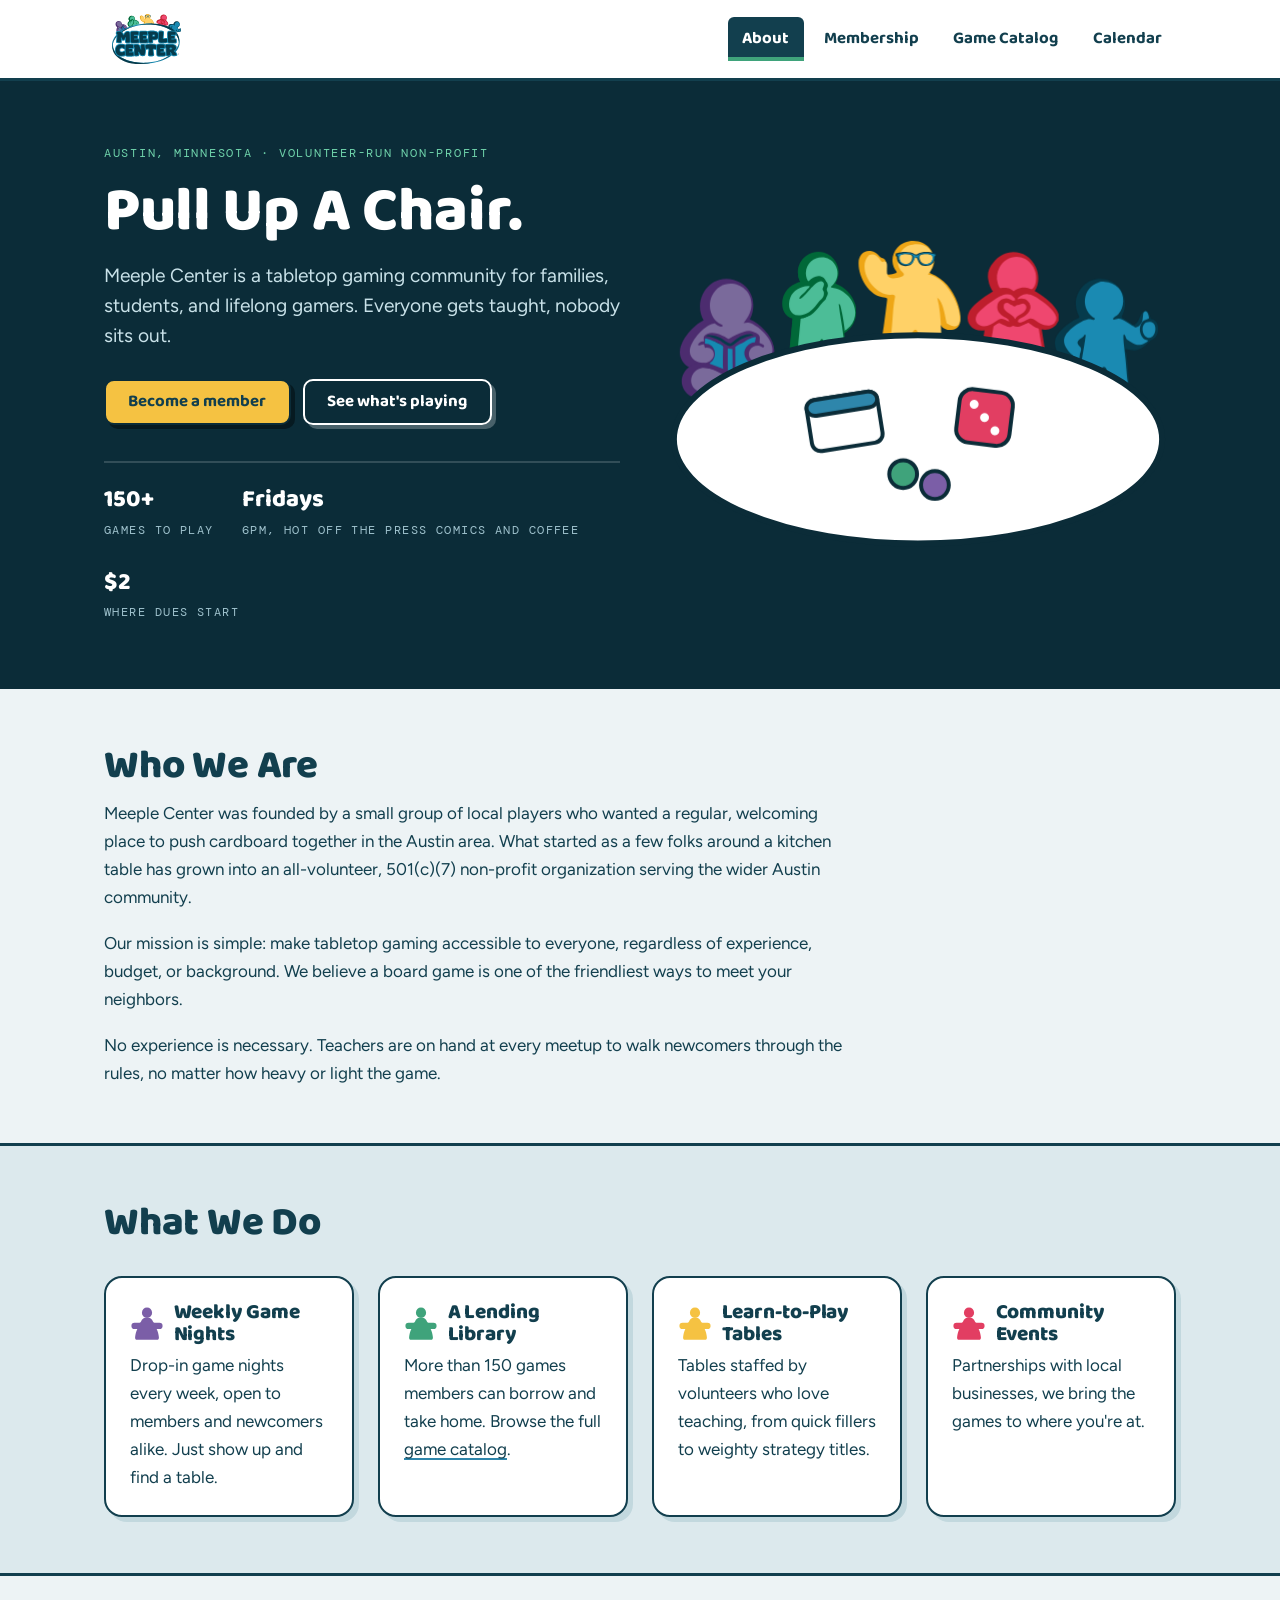
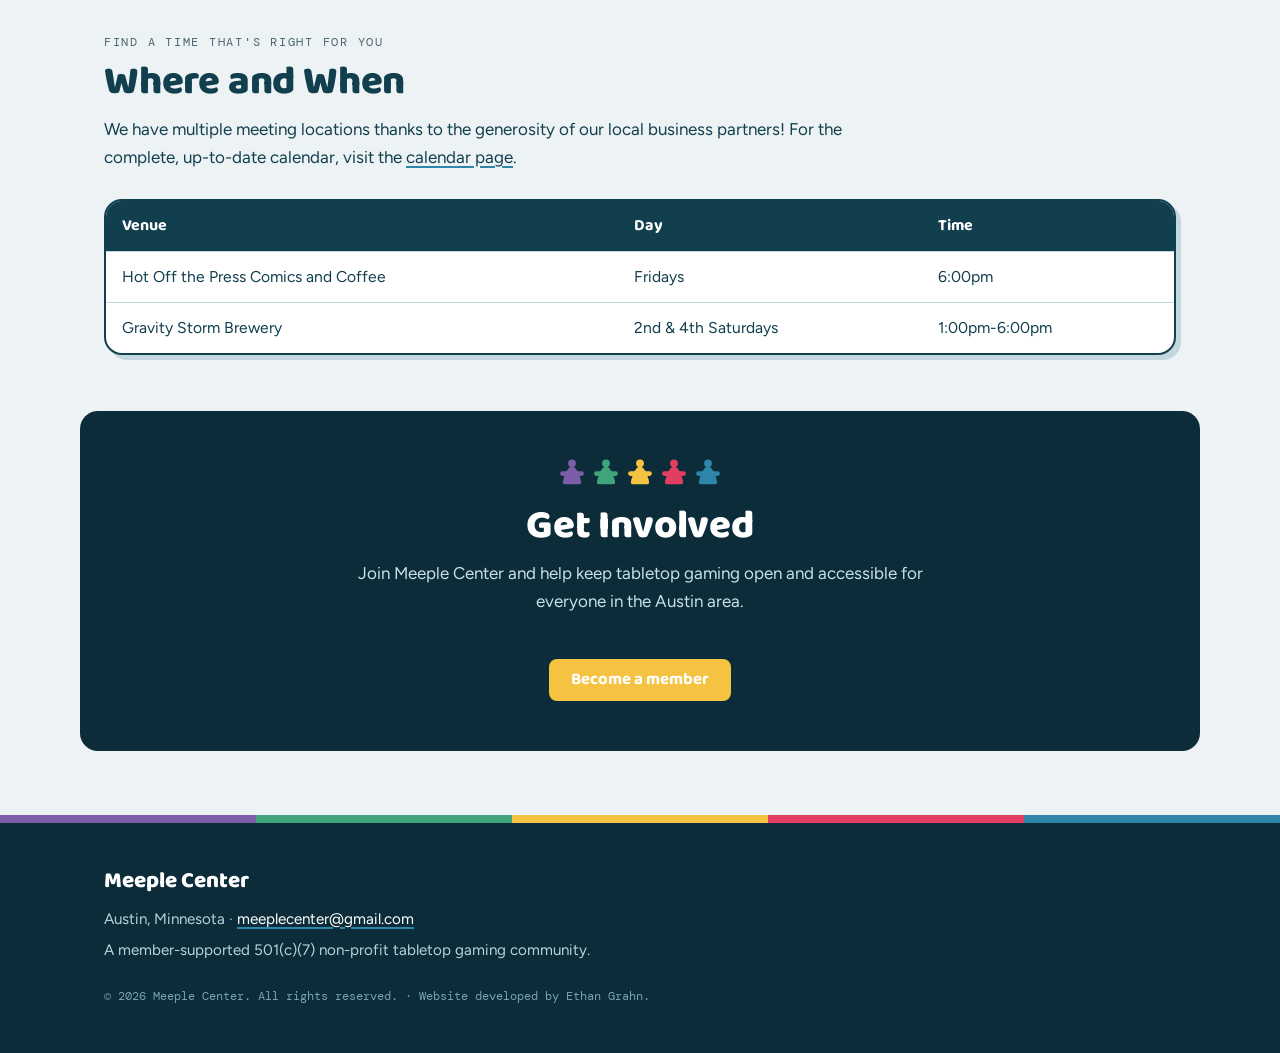
==== commit 1f2841f4: "Rename Events page to Calendar" ====
--- a/index.html
+++ b/index.html
@@ -22,7 +22,7 @@
         <li><a class="active" data-nav="about" href="index.html">About</a></li>
         <li><a data-nav="membership" href="membership.html">Membership</a></li>
         <li><a data-nav="catalog" href="catalog.html">Game Catalog</a></li>
-        <li><a data-nav="events" href="calendar.html">Events</a></li>
+        <li><a data-nav="calendar" href="calendar.html">Calendar</a></li>
       </ul>
     </nav>
   </div>
@@ -127,7 +127,7 @@
     <div class="container">
       <p class="eyebrow">Find a time that's right for you</p>
       <h2>Where and When</h2>
-      <p class="narrow">We have multiple meeting locations thanks to the generosity of our local business partners! For the complete, up-to-date calendar, visit the <a href="calendar.html">events page</a>.</p>
+      <p class="narrow">We have multiple meeting locations thanks to the generosity of our local business partners! For the complete, up-to-date calendar, visit the <a href="calendar.html">calendar page</a>.</p>
       <div class="table-wrap">
         <table>
           <thead>
--- a/css/styles.css
+++ b/css/styles.css
@@ -48,7 +48,7 @@
 body[data-page="about"]      { --accent: var(--green);  --accent-lift: var(--green-lift); }
 body[data-page="membership"] { --accent: var(--berry);  --accent-lift: var(--berry-lift); }
 body[data-page="catalog"]    { --accent: var(--gold);   --accent-lift: var(--gold); }
-body[data-page="events"]     { --accent: var(--blue);   --accent-lift: var(--blue-lift); }
+body[data-page="calendar"]   { --accent: var(--blue);   --accent-lift: var(--blue-lift); }
 
 @media (prefers-color-scheme: dark) {
   :root {
@@ -258,7 +258,7 @@
 .site-nav a[data-nav="about"]      { --nav-color: var(--green); }
 .site-nav a[data-nav="membership"] { --nav-color: var(--berry); }
 .site-nav a[data-nav="catalog"]    { --nav-color: var(--gold); }
-.site-nav a[data-nav="events"]     { --nav-color: var(--blue); }
+.site-nav a[data-nav="calendar"]   { --nav-color: var(--blue); }
 
 .site-nav a:hover { border-bottom-color: var(--nav-color); }
 
@@ -799,9 +799,18 @@
 .badge[data-type="AmeriTrash"],
 .badge[data-type="War"]              { --chip: var(--ink);    --chip-ink: #fff; }
 
+/* Location chips: where the game physically is right now. Only three values
+   come out of the sheet today, so each gets its own color rather than a
+   family; anything new falls back to the plain --band chip like the types do. */
+.badge[data-location="Hot Off the Press"] { --chip: var(--gold);  --chip-ink: #123f4e; }
+.badge[data-location="Storage"]           { --chip: var(--ink);   --chip-ink: #fff; }
+.badge[data-location="Currently Rented"]  { --chip: var(--berry); --chip-ink: #fff; }
+
 /* In dark mode the chip colors lighten, so their text has to darken. */
 @media (prefers-color-scheme: dark) {
-  .badge[data-type] { --chip-ink: #071f28; }
+  .badge[data-type],
+  .badge[data-location] { --chip-ink: #071f28; }
+  .badge[data-location="Storage"] { --chip: var(--line); --chip-ink: var(--on-dark); }
   .badge[data-type="AmeriTrash"],
   .badge[data-type="War"] { --chip: var(--line); --chip-ink: var(--on-dark); }
 }
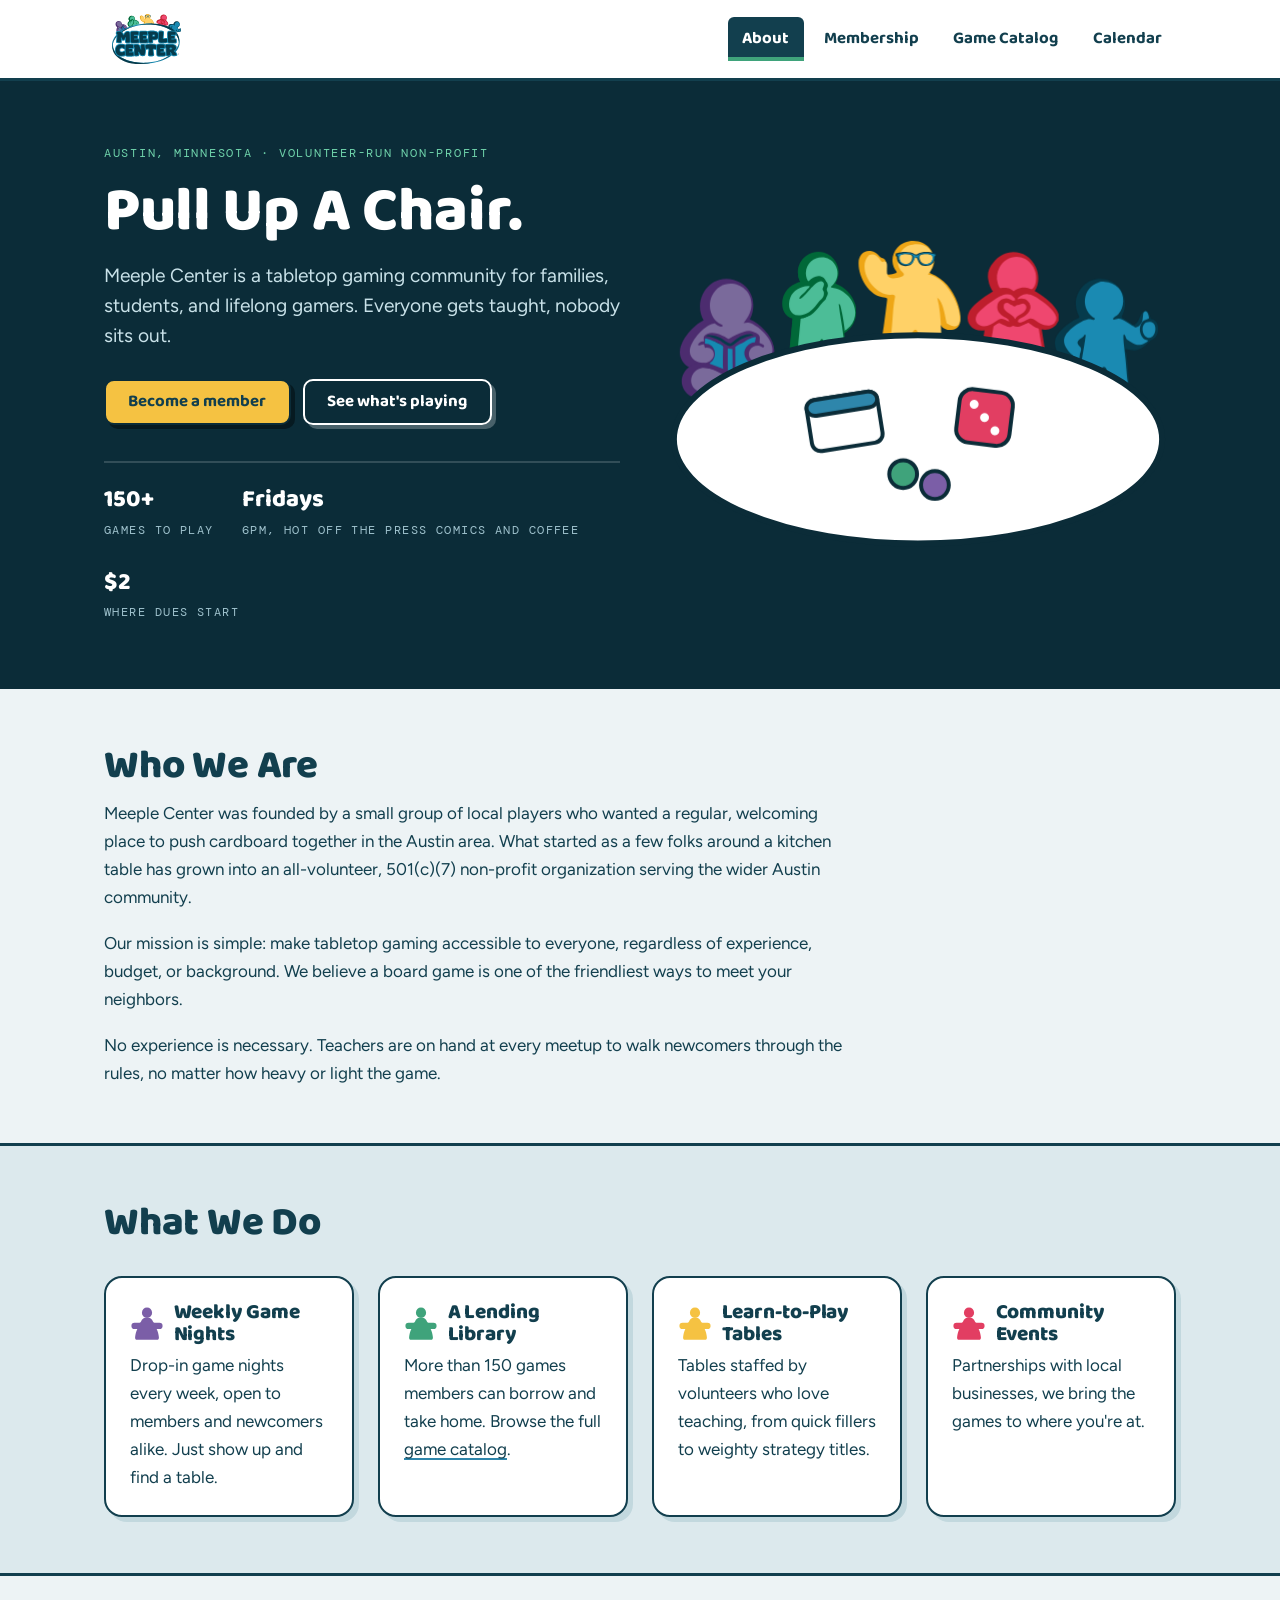
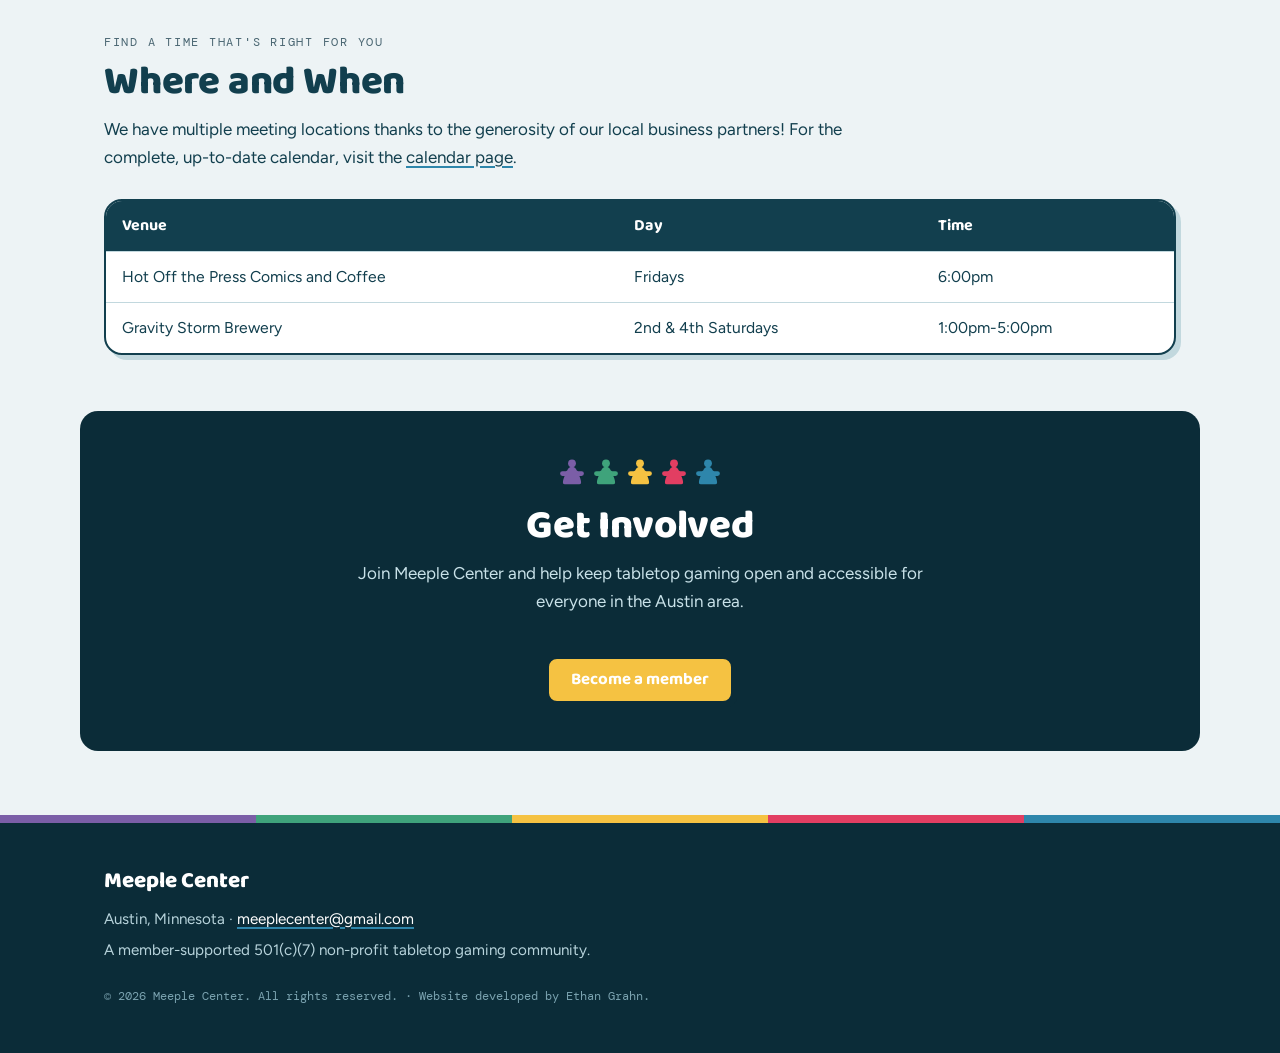
==== commit 6d3a2d81: "Update game day hours" ====
--- a/index.html
+++ b/index.html
@@ -146,7 +146,7 @@
             <tr>
               <td>Gravity Storm Brewery</td>
               <td>2nd &amp; 4th Saturdays</td>
-              <td>1:00pm-6:00pm</td>
+              <td>1:00pm-5:00pm</td>
             </tr>
           </tbody>
         </table>
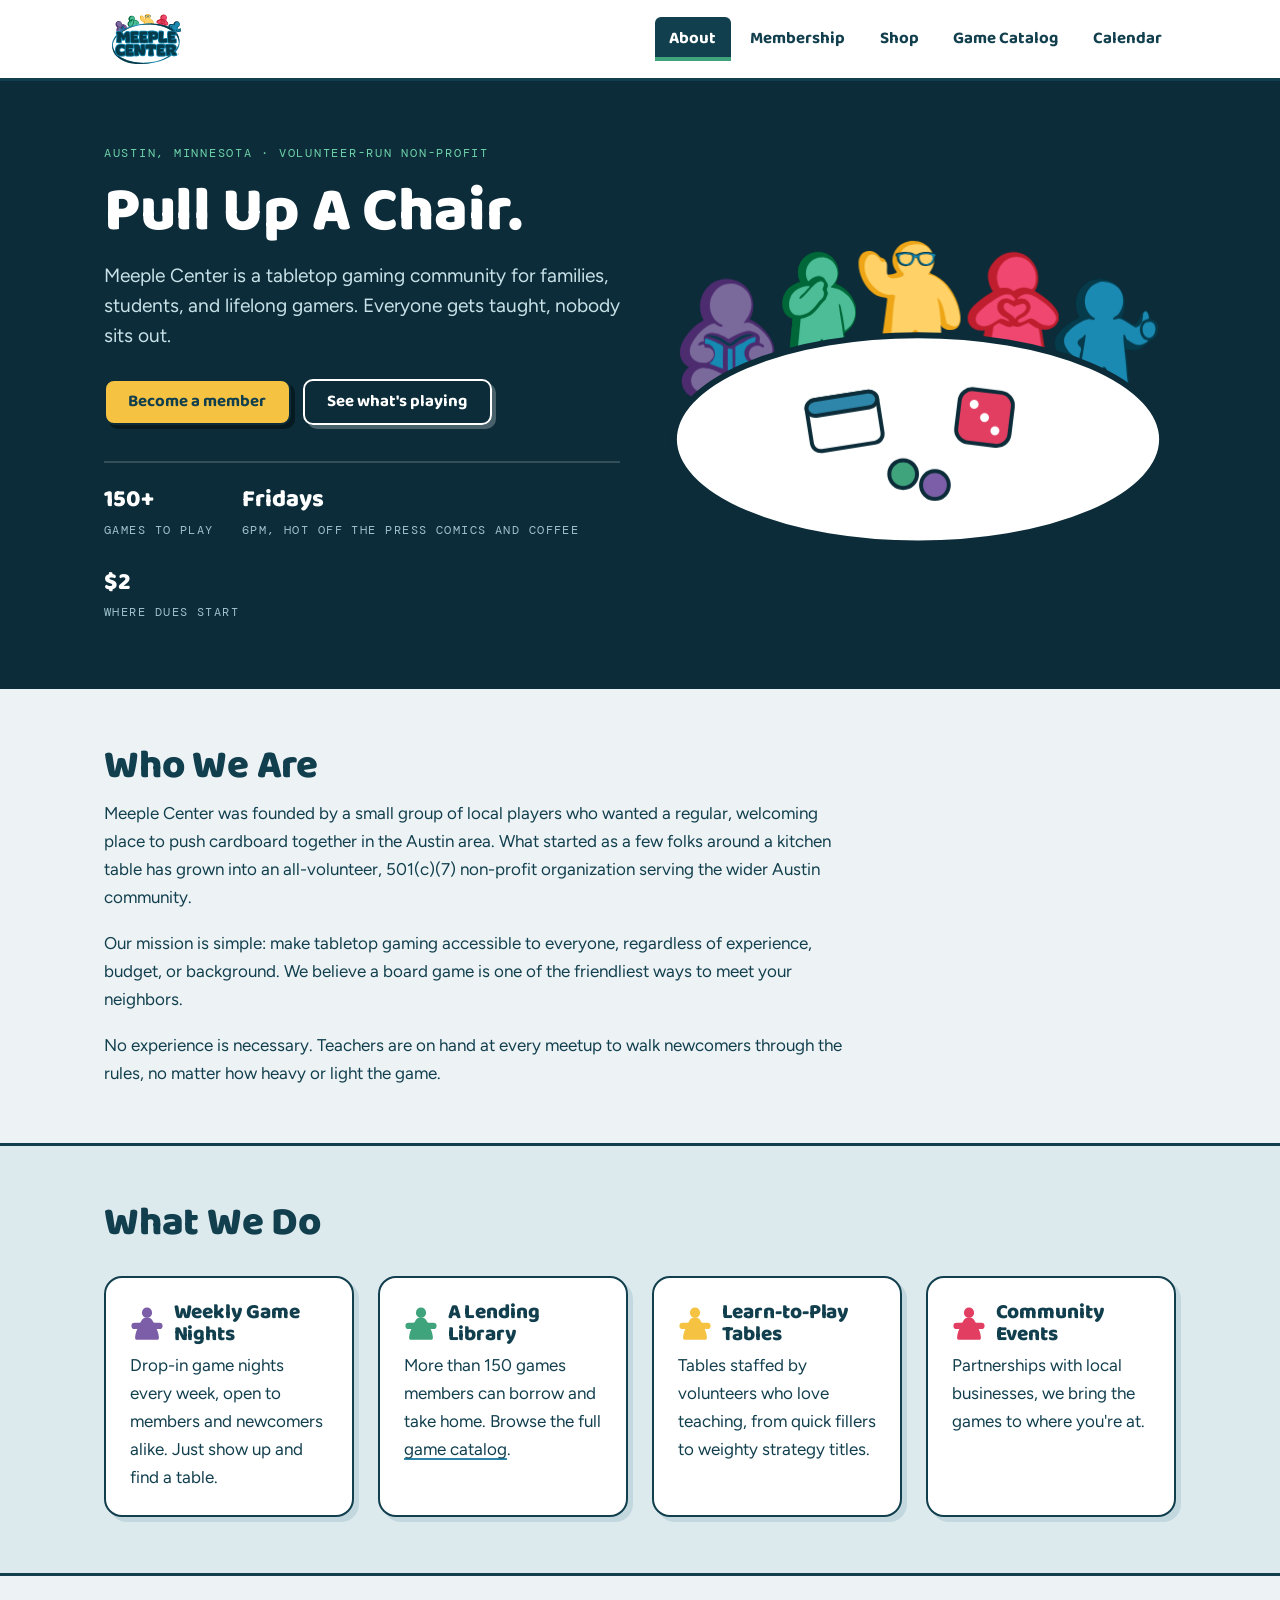
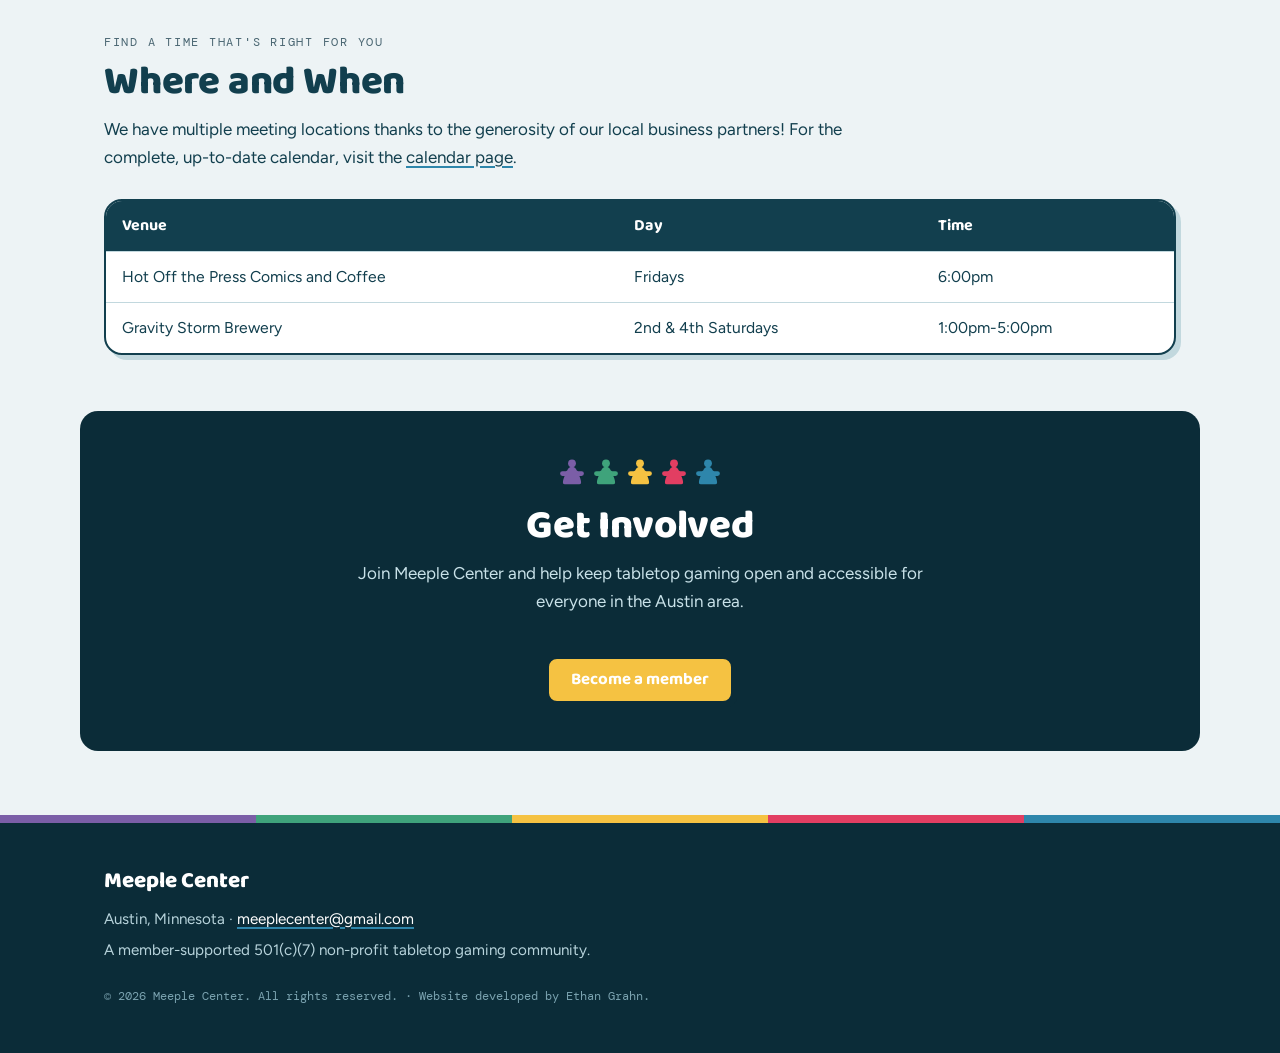
==== commit f8b5ccde: "Add the Shop page and link it from every page's nav shop.html explains what members need to know bef" ====
--- a/index.html
+++ b/index.html
@@ -21,6 +21,7 @@
       <ul>
         <li><a class="active" data-nav="about" href="index.html">About</a></li>
         <li><a data-nav="membership" href="membership.html">Membership</a></li>
+        <li><a data-nav="shop" href="shop.html">Shop</a></li>
         <li><a data-nav="catalog" href="catalog.html">Game Catalog</a></li>
         <li><a data-nav="calendar" href="calendar.html">Calendar</a></li>
       </ul>
--- a/css/styles.css
+++ b/css/styles.css
@@ -20,6 +20,7 @@
   --blue-lift: #6ec1e4;
   --green-lift: #6fd3ab;
   --berry-lift: #ff7d96;
+  --purple-lift: #b394dd;
 
   /* Surfaces */
   --paper: #edf3f5;        /* page background: ink, watered down */
@@ -47,8 +48,10 @@
 
 body[data-page="about"]      { --accent: var(--green);  --accent-lift: var(--green-lift); }
 body[data-page="membership"] { --accent: var(--berry);  --accent-lift: var(--berry-lift); }
-body[data-page="catalog"]    { --accent: var(--gold);   --accent-lift: var(--gold); }
+body[data-page="catalog"],
+body[data-page="game"]       { --accent: var(--gold);   --accent-lift: var(--gold); }
 body[data-page="calendar"]   { --accent: var(--blue);   --accent-lift: var(--blue-lift); }
+body[data-page="shop"]       { --accent: var(--purple); --accent-lift: var(--purple-lift); }
 
 @media (prefers-color-scheme: dark) {
   :root {
@@ -162,6 +165,7 @@
 /* Caps the measure of running text without pulling it off the page's left
    edge, so every section still starts in the same column. */
 .narrow { max-width: 68ch; }
+.narrow > * + h2 { margin-top: 2.5rem; }  /* a second heading in one block */
 .center { text-align: center; }
 .center .narrow { margin-inline: auto; }
 .muted { color: var(--muted); }
@@ -257,6 +261,7 @@
 /* Each destination keeps one meeple color, on every page. */
 .site-nav a[data-nav="about"]      { --nav-color: var(--green); }
 .site-nav a[data-nav="membership"] { --nav-color: var(--berry); }
+.site-nav a[data-nav="shop"]       { --nav-color: var(--purple); }
 .site-nav a[data-nav="catalog"]    { --nav-color: var(--gold); }
 .site-nav a[data-nav="calendar"]   { --nav-color: var(--blue); }
 
@@ -810,6 +815,10 @@
 @media (prefers-color-scheme: dark) {
   .badge[data-type],
   .badge[data-location] { --chip-ink: #071f28; }
+  /* A tag with no color of its own (a new location, say) gets a light grey
+     chip for that dark text, as it does in light mode. :where() keeps this
+     at zero specificity, so every colored chip above still wins. */
+  :where(.badge[data-type], .badge[data-location]) { --chip: #c2d8de; }
   .badge[data-location="Storage"] { --chip: var(--line); --chip-ink: var(--on-dark); }
   .badge[data-type="AmeriTrash"],
   .badge[data-type="War"] { --chip: var(--line); --chip-ink: var(--on-dark); }
@@ -829,47 +838,139 @@
   margin-bottom: 0.6rem;
 }
 
+/* The facts list on a single game's page (game.html). */
+.game-facts {
+  display: grid;
+  grid-template-columns: minmax(6.5rem, max-content) minmax(0, 1fr);
+  gap: 0.85rem 1.5rem;
+  max-width: 40rem;
+  margin: 0;
+  padding: 1.5rem;
+  border: var(--border) solid var(--line);
+  border-radius: var(--radius);
+  background: var(--surface);
+  box-shadow: 5px 5px 0 var(--drop);
+}
+
+.game-facts[hidden],
+.game-actions [hidden],
+.catalog-status[hidden] { display: none; }
+
+.game-facts dt {
+  font-family: var(--font-mono);
+  font-size: 0.78rem;
+  letter-spacing: 0.08em;
+  text-transform: uppercase;
+  color: var(--muted);
+  padding-top: 0.15rem;
+}
+
+.game-facts dd { margin: 0; }
+
+/* NFC scans land here on phones, so long chips have to fit the narrow card. */
+.game-facts .badge { white-space: normal; }
+
+@media (max-width: 480px) {
+  .game-facts { gap: 0.85rem 1rem; padding: 1.25rem; }
+}
+
+.game-actions {
+  display: flex;
+  flex-wrap: wrap;
+  gap: 0.75rem;
+  margin-top: 2rem;
+}
+
+/* Box art beside the facts; above them on a phone. BGG's thumbnail is at
+   most 200x150 and about 10 KB, kind to a phone that just scanned a tag. */
+.game-top {
+  display: flex;
+  flex-wrap: wrap;
+  align-items: flex-start;
+  gap: 1.5rem;
+}
+
+.game-top .game-facts { flex: 1 1 22rem; }
+
+.game-art {
+  flex: 0 0 auto;
+  max-width: 200px;
+  height: auto;
+  border: var(--border) solid var(--line);
+  border-radius: var(--radius-sm);
+  background: var(--surface);
+  box-shadow: 5px 5px 0 var(--drop);
+}
+
+.game-art[hidden],
+.game-about[hidden],
+.fact-note[hidden],
+.bgg-credit[hidden] { display: none; }
+
+/* BGG's own poll wording, under the player count. */
+.fact-note {
+  display: block;
+  margin-top: 0.2rem;
+  color: var(--muted);
+  font-size: 0.92rem;
+}
+
+.game-about {
+  max-width: 40rem;
+  margin-top: 2.5rem;
+}
+
+.game-about h2 { margin-bottom: 0.75rem; }
+.game-about p { margin: 0 0 1rem; white-space: pre-line; }
+
+/* "Powered by BGG", required by BGG's terms wherever their data appears. The
+   logo's lettering is dark on a transparent ground, so it sits on a white
+   chip that keeps it legible in dark mode. */
+.bgg-credit {
+  display: flex;
+  flex-wrap: wrap;
+  align-items: center;
+  gap: 0.5rem 1rem;
+  margin-top: 1.5rem;
+  color: var(--muted);
+  font-size: 0.92rem;
+}
+
+.bgg-credit a {
+  display: inline-flex;
+  padding: 0.25rem 0.5rem;
+  border-radius: var(--radius-sm);
+  background: #fff;
+}
+
+.bgg-credit img { display: block; width: 150px; height: auto; }
+
+/* Catalog titles open the game's own page. */
+.game-link {
+  color: inherit;
+  text-decoration: underline;
+  text-decoration-color: var(--accent);
+  text-decoration-thickness: 2px;
+  text-underline-offset: 3px;
+}
+
+.game-link:hover { text-decoration-color: currentColor; }
+
 /* --------------------------------------------------------------------------
    13. Catalog: player pips, complexity, availability
    -------------------------------------------------------------------------- */
 
-/* Player count, drawn as one meeple per seat up to five. Wider games keep four
-   meeples and finish with a numeral, so the column stays an even width; the
-   library spreadsheet records only a maximum, so a trailing "+" on that numeral
-   marks the open-ended "7+ Player" bucket. Injected by js/catalog.js. */
-/* The cell carries the count in words as a `title`, so hovering anywhere in it
-   spells out what the meeples mean. */
+/* Player count as BGG's range, "2-4", set like the play time beside it. One
+   meeple in the column header stands for "players". */
 .col-players {
-  cursor: help;
-}
-
-.pips {
-  display: inline-flex;
-  align-items: center;
-  gap: 2px;
-}
-
-.pips .meeple-icon {
+  font-family: var(--font-mono);
+  font-size: 0.85rem;
+  white-space: nowrap;
+}
+
+th .meeple-icon {
   width: 15px;
   height: 15px;
-  background: var(--ink);
-}
-
-/* The legend above the table, showing what one meeple stands for. */
-.pips-key .meeple-icon {
-  width: 14px;
-  height: 14px;
-  vertical-align: -2px;
-}
-
-/* The numeral that stands in for the fifth meeple and beyond. Sized to a
-   meeple so a row of pips lines up with its neighbors either way. */
-.pips .more {
-  font-family: var(--font-mono);
-  font-size: 0.85rem;
-  line-height: 15px;
-  min-width: 15px;
-  margin-left: 1px;
 }
 
 /* Complexity, colored along its own scale: easy, middling, demanding. */
@@ -877,7 +978,7 @@
 tr[data-weight="Medium"] td:nth-child(5) { color: var(--muted); }
 tr[data-weight="Heavy"]  td:nth-child(5) { color: var(--berry); font-weight: 600; }
 
-#catalog td:nth-child(5) { font-family: var(--font-mono); font-size: 0.85rem; }
+#catalog td:nth-child(5) { font-family: var(--font-mono); font-size: 0.85rem; white-space: nowrap; }
 #catalog td:nth-child(4) { font-family: var(--font-mono); font-size: 0.85rem; }
 
 /* Rental reads as a state, not a sentence: a game either goes home with you
